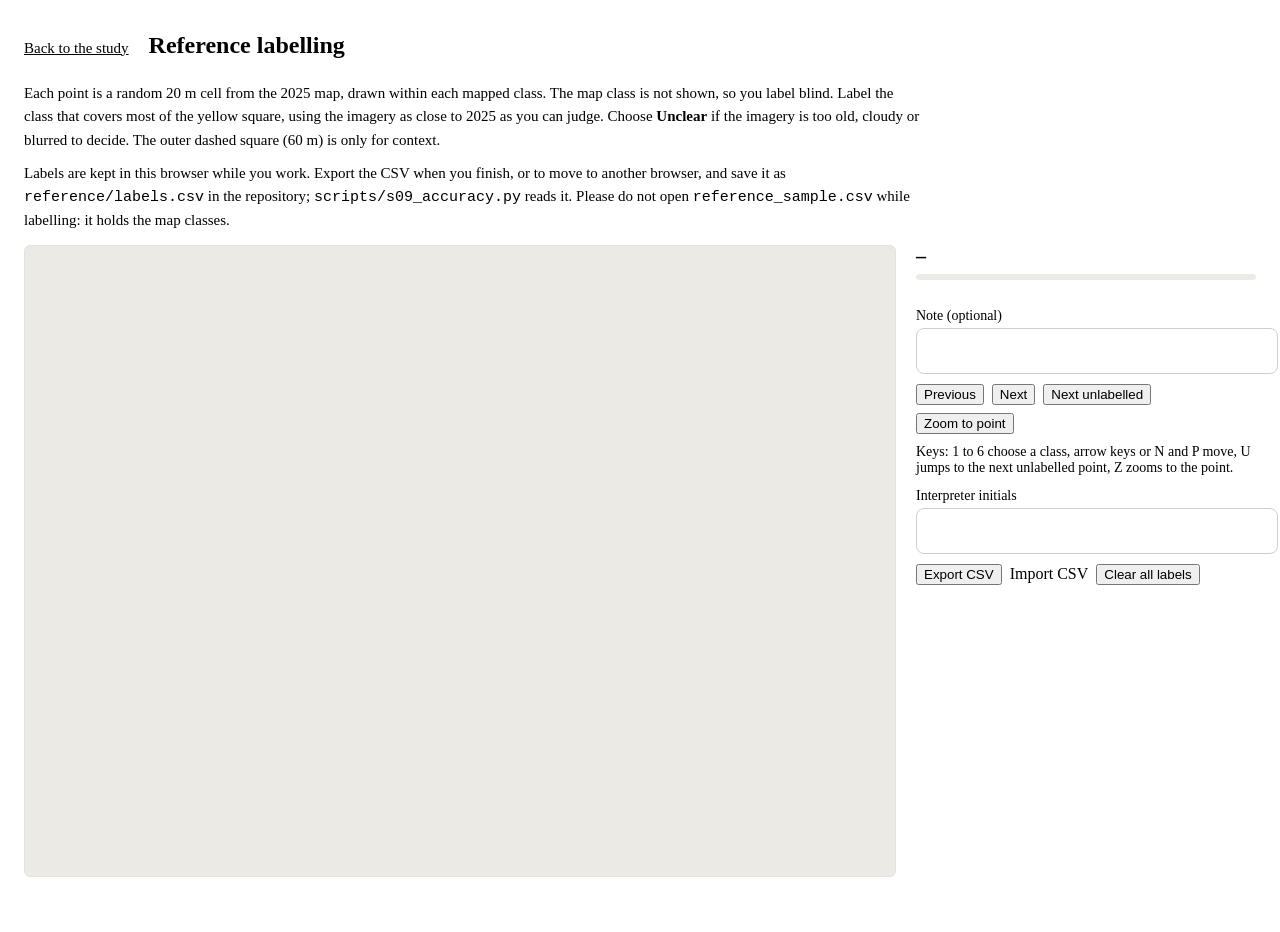
==== docs/label.html @ 573f376b "Add the blind labelling tool for the reference sample" ====
<!doctype html>
<html lang="en">
<head>
    <meta charset="UTF-8">
    <meta name="viewport" content="width=device-width, initial-scale=1.0">
    <meta name="color-scheme" content="only light">
    <title>Mau Forest reference labelling</title>
    <meta name="description" content="Label the stratified reference sample of the Mau Forest 2025 land-cover map on high-resolution imagery, then export the labels as CSV.">
    <meta name="author" content="David Oloyede">
    <meta name="robots" content="noindex">
    <link rel="icon" href="data:image/svg+xml,%3Csvg xmlns='http://www.w3.org/2000/svg' viewBox='0 0 32 32'%3E%3Crect width='32' height='32' rx='6' fill='%23111'/%3E%3Ccircle cx='16' cy='16' r='6' fill='%231f6b35'/%3E%3C/svg%3E">
    <link rel="stylesheet" href="https://api.fontshare.com/v2/css?f[]=satoshi@400,500,700&amp;display=swap">
    <link rel="stylesheet" href="https://api.fontshare.com/v2/css?f[]=zodiak@500,700&amp;display=swap">
    <link rel="stylesheet" href="vendor/leaflet-1.9.4/leaflet.css">
    <link rel="stylesheet" href="assets/style.css">
    <link rel="stylesheet" href="assets/label.css">
</head>
<body>
<header class="lb-head">
    <a class="lb-back" href="./">Back to the study</a>
    <h1>Reference labelling</h1>
</header>
<main class="lb-main">
    <section class="lb-intro" aria-label="Instructions">
        <p>Each point is a random 20 m cell from the 2025 map, drawn within each mapped class. The map class is not shown, so you label blind. Label the class that covers most of the yellow square, using the imagery as close to 2025 as you can judge. Choose <b>Unclear</b> if the imagery is too old, cloudy or blurred to decide. The outer dashed square (60 m) is only for context.</p>
        <p>Labels are kept in this browser while you work. Export the CSV when you finish, or to move to another browser, and save it as <code>reference/labels.csv</code> in the repository; <code>scripts/s09_accuracy.py</code> reads it. Please do not open <code>reference_sample.csv</code> while labelling: it holds the map classes.</p>
    </section>
    <div class="lb-grid">
        <div id="lb-map" class="lb-map" role="region" aria-label="Imagery around the current point"></div>
        <div class="lb-panel">
            <p class="lb-point"><span id="lb-id">–</span> <span id="lb-pos" class="lb-muted"></span></p>
            <div class="lb-progress" aria-hidden="true"><span id="lb-bar"></span></div>
            <p id="lb-count" class="lb-muted" role="status"></p>
            <div id="lb-classes" class="lb-classes" role="group" aria-label="Class"></div>
            <label class="lb-note" for="lb-note">Note (optional)</label>
            <input type="text" id="lb-note" class="lb-input" maxlength="200" autocomplete="off">
            <div class="lb-nav">
                <button type="button" class="xp-btn" id="lb-prev">Previous</button>
                <button type="button" class="xp-btn" id="lb-next">Next</button>
                <button type="button" class="xp-btn" id="lb-skip">Next unlabelled</button>
                <button type="button" class="xp-btn" id="lb-zoom">Zoom to point</button>
            </div>
            <p class="lb-keys lb-muted">Keys: 1 to 6 choose a class, arrow keys or N and P move, U jumps to the next unlabelled point, Z zooms to the point.</p>
            <label class="lb-note" for="lb-who">Interpreter initials</label>
            <input type="text" id="lb-who" class="lb-input" maxlength="12" autocomplete="off">
            <div class="lb-nav">
                <button type="button" class="xp-btn" id="lb-export">Export CSV</button>
                <label class="xp-btn lb-file">Import CSV<input type="file" id="lb-import" accept=".csv,text/csv"></label>
                <button type="button" class="xp-btn" id="lb-clear">Clear all labels</button>
            </div>
            <p id="lb-msg" class="lb-muted" role="status"></p>
        </div>
    </div>
</main>
<script src="vendor/leaflet-1.9.4/leaflet.js"></script>
<script src="assets/label.js"></script>
</body>
</html>
---- docs/assets/label.css ----
/* Labelling tool for the reference sample (docs/label.html). */
.lb-head { display: flex; flex-wrap: wrap; align-items: baseline; gap: 6px 20px; max-width: 1240px; margin: 0 auto; padding: 18px 16px 6px; }
.lb-head h1 { margin: 0; font-size: 24px; font-weight: 700; }
.lb-back { font-size: 15px; color: var(--ink-2); min-height: 44px; display: inline-flex; align-items: center; }
.lb-main { max-width: 1240px; margin: 0 auto; padding: 0 16px 48px; }
.lb-intro p { max-width: 900px; margin: 6px 0 10px; font-size: 15px; line-height: 1.55; color: var(--ink-2); }
.lb-grid { display: grid; grid-template-columns: minmax(0, 1fr) 340px; gap: 20px; margin-top: 12px; }
@media (max-width: 900px) { .lb-grid { grid-template-columns: minmax(0, 1fr); } }
.lb-map { height: 70vh; min-height: 360px; border: 1px solid #e4e3de; border-radius: 6px; background: #eceae4; z-index: 0; }
@media (max-width: 900px) { .lb-map { height: 55vh; } }
.lb-panel { min-width: 0; }
.lb-point { margin: 0 0 6px; font-size: 20px; font-weight: 700; }
.lb-muted { color: var(--ink-3); font-size: 14px; font-weight: 400; }
.lb-progress { height: 6px; background: #ecebe6; border-radius: 3px; overflow: hidden; }
.lb-progress span { display: block; height: 100%; width: 0; background: #1f6b35; }
.lb-classes { display: grid; grid-template-columns: 1fr; gap: 8px; margin: 12px 0 14px; }
.lb-classes .xp-btn { text-align: left; display: flex; align-items: center; gap: 10px; width: 100%; }
.lb-classes .xp-btn kbd { font: inherit; font-size: 13px; color: inherit; opacity: 0.7; min-width: 1.2em; }
.lb-nav { display: flex; flex-wrap: wrap; gap: 8px; margin: 10px 0; }
.lb-note { display: block; margin: 12px 0 4px; font-size: 14px; color: var(--ink-2); }
.lb-input { width: 100%; min-height: 44px; padding: 0 10px; border: 1px solid #cfcfca; border-radius: 8px; font-size: 15px; }
.lb-keys { margin: 4px 0 10px; }
.lb-file { display: inline-flex; align-items: center; position: relative; overflow: hidden; }
.lb-file input { position: absolute; inset: 0; opacity: 0; cursor: pointer; }
.lb-file:focus-within { outline: 2px solid var(--focus); outline-offset: 2px; }
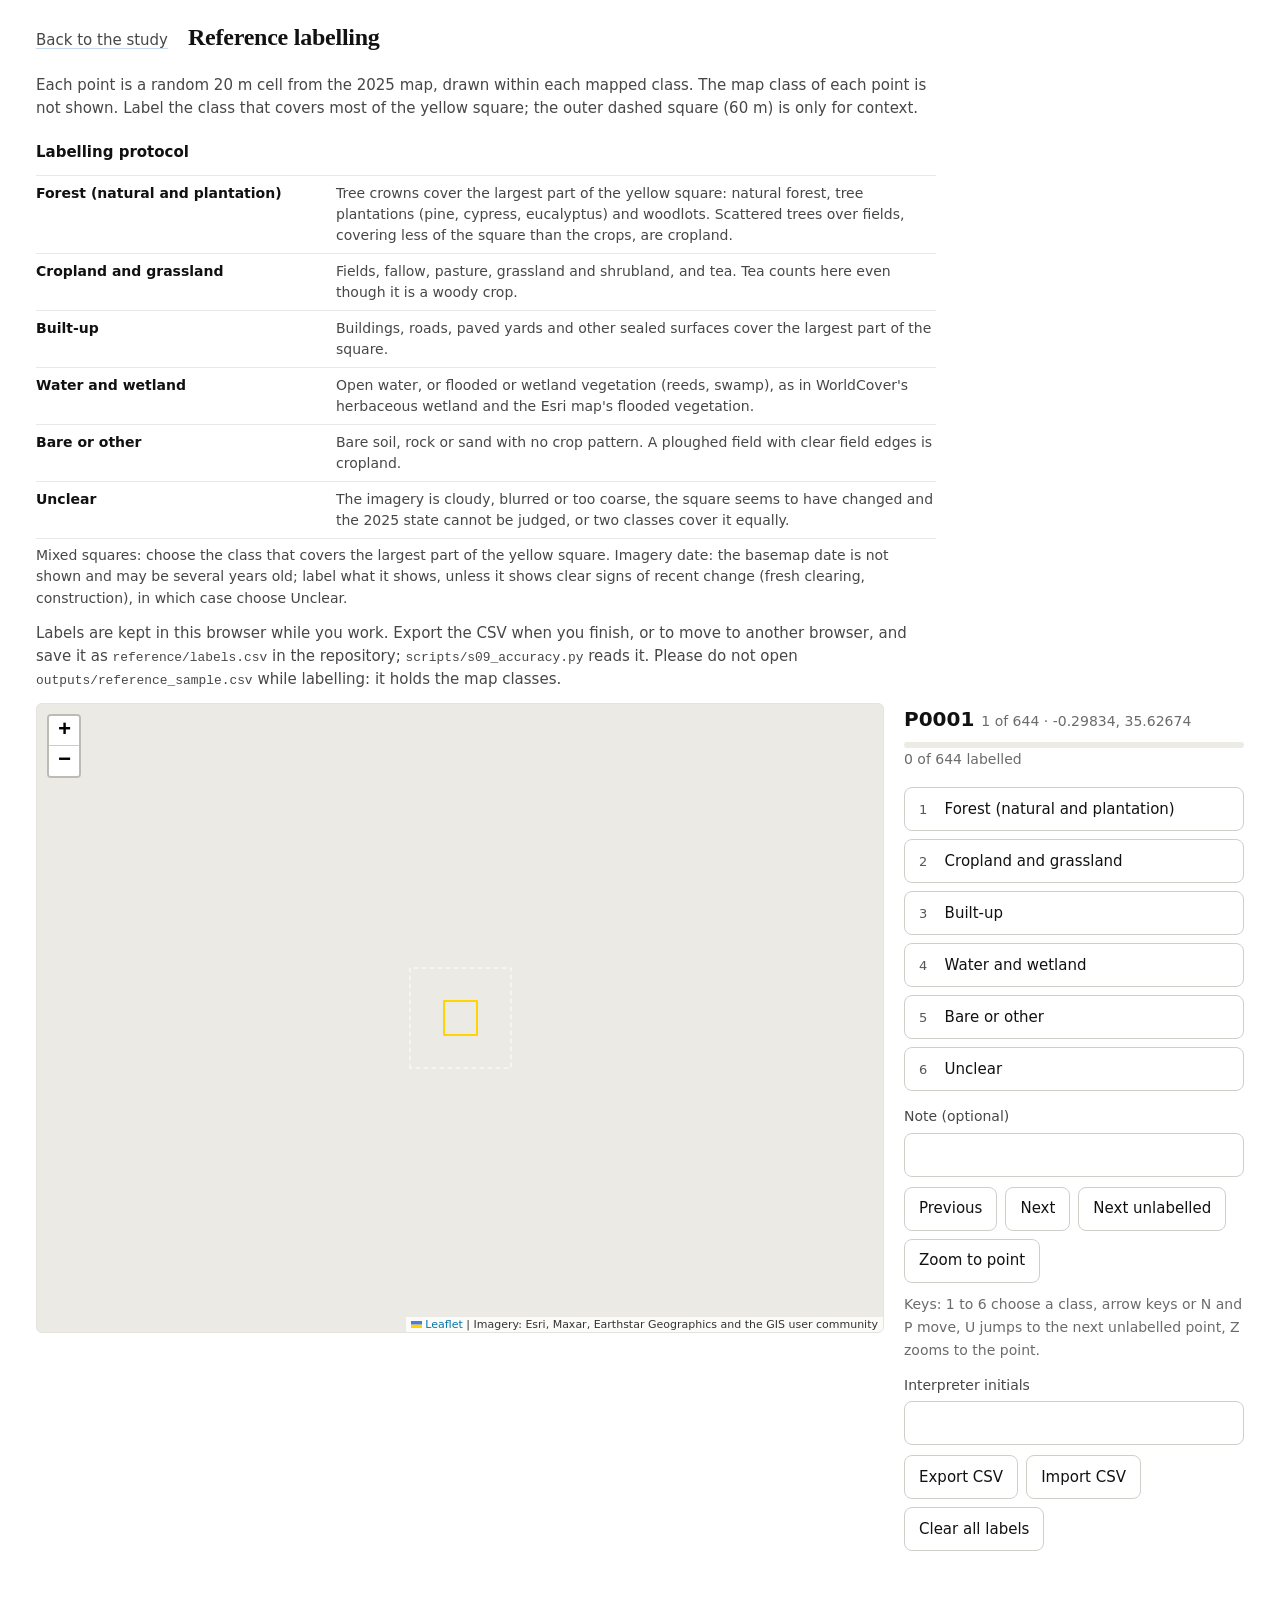
==== commit 45a40b20: "Add a labelling protocol that matches the class translation" ====
--- a/docs/label.html
+++ b/docs/label.html
@@ -22,8 +22,20 @@
 </header>
 <main class="lb-main">
     <section class="lb-intro" aria-label="Instructions">
-        <p>Each point is a random 20 m cell from the 2025 map, drawn within each mapped class. The map class is not shown, so you label blind. Label the class that covers most of the yellow square, using the imagery as close to 2025 as you can judge. Choose <b>Unclear</b> if the imagery is too old, cloudy or blurred to decide. The outer dashed square (60 m) is only for context.</p>
-        <p>Labels are kept in this browser while you work. Export the CSV when you finish, or to move to another browser, and save it as <code>reference/labels.csv</code> in the repository; <code>scripts/s09_accuracy.py</code> reads it. Please do not open <code>reference_sample.csv</code> while labelling: it holds the map classes.</p>
+        <p>Each point is a random 20 m cell from the 2025 map, drawn within each mapped class. The map class of each point is not shown. Label the class that covers most of the yellow square; the outer dashed square (60 m) is only for context.</p>
+        <details class="lb-protocol" open>
+            <summary>Labelling protocol</summary>
+            <dl class="glossary">
+            <dt>Forest (natural and plantation)</dt><dd>Tree crowns cover the largest part of the yellow square: natural forest, tree plantations (pine, cypress, eucalyptus) and woodlots. Scattered trees over fields, covering less of the square than the crops, are cropland.</dd>
+            <dt>Cropland and grassland</dt><dd>Fields, fallow, pasture, grassland and shrubland, and tea. Tea counts here even though it is a woody crop.</dd>
+            <dt>Built-up</dt><dd>Buildings, roads, paved yards and other sealed surfaces cover the largest part of the square.</dd>
+            <dt>Water and wetland</dt><dd>Open water, or flooded or wetland vegetation (reeds, swamp), as in WorldCover's herbaceous wetland and the Esri map's flooded vegetation.</dd>
+            <dt>Bare or other</dt><dd>Bare soil, rock or sand with no crop pattern. A ploughed field with clear field edges is cropland.</dd>
+            <dt>Unclear</dt><dd>The imagery is cloudy, blurred or too coarse, the square seems to have changed and the 2025 state cannot be judged, or two classes cover it equally.</dd>
+            </dl>
+            <p>Mixed squares: choose the class that covers the largest part of the yellow square. Imagery date: the basemap date is not shown and may be several years old; label what it shows, unless it shows clear signs of recent change (fresh clearing, construction), in which case choose Unclear.</p>
+        </details>
+        <p>Labels are kept in this browser while you work. Export the CSV when you finish, or to move to another browser, and save it as <code>reference/labels.csv</code> in the repository; <code>scripts/s09_accuracy.py</code> reads it. Please do not open <code>outputs/reference_sample.csv</code> while labelling: it holds the map classes.</p>
     </section>
     <div class="lb-grid">
         <div id="lb-map" class="lb-map" role="region" aria-label="Imagery around the current point"></div>
--- a/docs/vendor/leaflet-1.9.4/leaflet.css
+++ b/docs/vendor/leaflet-1.9.4/leaflet.css
@@ -0,0 +1,661 @@
+/* required styles */
+
+.leaflet-pane,
+.leaflet-tile,
+.leaflet-marker-icon,
+.leaflet-marker-shadow,
+.leaflet-tile-container,
+.leaflet-pane > svg,
+.leaflet-pane > canvas,
+.leaflet-zoom-box,
+.leaflet-image-layer,
+.leaflet-layer {
+	position: absolute;
+	left: 0;
+	top: 0;
+	}
+.leaflet-container {
+	overflow: hidden;
+	}
+.leaflet-tile,
+.leaflet-marker-icon,
+.leaflet-marker-shadow {
+	-webkit-user-select: none;
+	   -moz-user-select: none;
+	        user-select: none;
+	  -webkit-user-drag: none;
+	}
+/* Prevents IE11 from highlighting tiles in blue */
+.leaflet-tile::selection {
+	background: transparent;
+}
+/* Safari renders non-retina tile on retina better with this, but Chrome is worse */
+.leaflet-safari .leaflet-tile {
+	image-rendering: -webkit-optimize-contrast;
+	}
+/* hack that prevents hw layers "stretching" when loading new tiles */
+.leaflet-safari .leaflet-tile-container {
+	width: 1600px;
+	height: 1600px;
+	-webkit-transform-origin: 0 0;
+	}
+.leaflet-marker-icon,
+.leaflet-marker-shadow {
+	display: block;
+	}
+/* .leaflet-container svg: reset svg max-width decleration shipped in Joomla! (joomla.org) 3.x */
+/* .leaflet-container img: map is broken in FF if you have max-width: 100% on tiles */
+.leaflet-container .leaflet-overlay-pane svg {
+	max-width: none !important;
+	max-height: none !important;
+	}
+.leaflet-container .leaflet-marker-pane img,
+.leaflet-container .leaflet-shadow-pane img,
+.leaflet-container .leaflet-tile-pane img,
+.leaflet-container img.leaflet-image-layer,
+.leaflet-container .leaflet-tile {
+	max-width: none !important;
+	max-height: none !important;
+	width: auto;
+	padding: 0;
+	}
+
+.leaflet-container img.leaflet-tile {
+	/* See: https://bugs.chromium.org/p/chromium/issues/detail?id=600120 */
+	mix-blend-mode: plus-lighter;
+}
+
+.leaflet-container.leaflet-touch-zoom {
+	-ms-touch-action: pan-x pan-y;
+	touch-action: pan-x pan-y;
+	}
+.leaflet-container.leaflet-touch-drag {
+	-ms-touch-action: pinch-zoom;
+	/* Fallback for FF which doesn't support pinch-zoom */
+	touch-action: none;
+	touch-action: pinch-zoom;
+}
+.leaflet-container.leaflet-touch-drag.leaflet-touch-zoom {
+	-ms-touch-action: none;
+	touch-action: none;
+}
+.leaflet-container {
+	-webkit-tap-highlight-color: transparent;
+}
+.leaflet-container a {
+	-webkit-tap-highlight-color: rgba(51, 181, 229, 0.4);
+}
+.leaflet-tile {
+	filter: inherit;
+	visibility: hidden;
+	}
+.leaflet-tile-loaded {
+	visibility: inherit;
+	}
+.leaflet-zoom-box {
+	width: 0;
+	height: 0;
+	-moz-box-sizing: border-box;
+	     box-sizing: border-box;
+	z-index: 800;
+	}
+/* workaround for https://bugzilla.mozilla.org/show_bug.cgi?id=888319 */
+.leaflet-overlay-pane svg {
+	-moz-user-select: none;
+	}
+
+.leaflet-pane         { z-index: 400; }
+
+.leaflet-tile-pane    { z-index: 200; }
+.leaflet-overlay-pane { z-index: 400; }
+.leaflet-shadow-pane  { z-index: 500; }
+.leaflet-marker-pane  { z-index: 600; }
+.leaflet-tooltip-pane   { z-index: 650; }
+.leaflet-popup-pane   { z-index: 700; }
+
+.leaflet-map-pane canvas { z-index: 100; }
+.leaflet-map-pane svg    { z-index: 200; }
+
+.leaflet-vml-shape {
+	width: 1px;
+	height: 1px;
+	}
+.lvml {
+	behavior: url(#default#VML);
+	display: inline-block;
+	position: absolute;
+	}
+
+
+/* control positioning */
+
+.leaflet-control {
+	position: relative;
+	z-index: 800;
+	pointer-events: visiblePainted; /* IE 9-10 doesn't have auto */
+	pointer-events: auto;
+	}
+.leaflet-top,
+.leaflet-bottom {
+	position: absolute;
+	z-index: 1000;
+	pointer-events: none;
+	}
+.leaflet-top {
+	top: 0;
+	}
+.leaflet-right {
+	right: 0;
+	}
+.leaflet-bottom {
+	bottom: 0;
+	}
+.leaflet-left {
+	left: 0;
+	}
+.leaflet-control {
+	float: left;
+	clear: both;
+	}
+.leaflet-right .leaflet-control {
+	float: right;
+	}
+.leaflet-top .leaflet-control {
+	margin-top: 10px;
+	}
+.leaflet-bottom .leaflet-control {
+	margin-bottom: 10px;
+	}
+.leaflet-left .leaflet-control {
+	margin-left: 10px;
+	}
+.leaflet-right .leaflet-control {
+	margin-right: 10px;
+	}
+
+
+/* zoom and fade animations */
+
+.leaflet-fade-anim .leaflet-popup {
+	opacity: 0;
+	-webkit-transition: opacity 0.2s linear;
+	   -moz-transition: opacity 0.2s linear;
+	        transition: opacity 0.2s linear;
+	}
+.leaflet-fade-anim .leaflet-map-pane .leaflet-popup {
+	opacity: 1;
+	}
+.leaflet-zoom-animated {
+	-webkit-transform-origin: 0 0;
+	    -ms-transform-origin: 0 0;
+	        transform-origin: 0 0;
+	}
+svg.leaflet-zoom-animated {
+	will-change: transform;
+}
+
+.leaflet-zoom-anim .leaflet-zoom-animated {
+	-webkit-transition: -webkit-transform 0.25s cubic-bezier(0,0,0.25,1);
+	   -moz-transition:    -moz-transform 0.25s cubic-bezier(0,0,0.25,1);
+	        transition:         transform 0.25s cubic-bezier(0,0,0.25,1);
+	}
+.leaflet-zoom-anim .leaflet-tile,
+.leaflet-pan-anim .leaflet-tile {
+	-webkit-transition: none;
+	   -moz-transition: none;
+	        transition: none;
+	}
+
+.leaflet-zoom-anim .leaflet-zoom-hide {
+	visibility: hidden;
+	}
+
+
+/* cursors */
+
+.leaflet-interactive {
+	cursor: pointer;
+	}
+.leaflet-grab {
+	cursor: -webkit-grab;
+	cursor:    -moz-grab;
+	cursor:         grab;
+	}
+.leaflet-crosshair,
+.leaflet-crosshair .leaflet-interactive {
+	cursor: crosshair;
+	}
+.leaflet-popup-pane,
+.leaflet-control {
+	cursor: auto;
+	}
+.leaflet-dragging .leaflet-grab,
+.leaflet-dragging .leaflet-grab .leaflet-interactive,
+.leaflet-dragging .leaflet-marker-draggable {
+	cursor: move;
+	cursor: -webkit-grabbing;
+	cursor:    -moz-grabbing;
+	cursor:         grabbing;
+	}
+
+/* marker & overlays interactivity */
+.leaflet-marker-icon,
+.leaflet-marker-shadow,
+.leaflet-image-layer,
+.leaflet-pane > svg path,
+.leaflet-tile-container {
+	pointer-events: none;
+	}
+
+.leaflet-marker-icon.leaflet-interactive,
+.leaflet-image-layer.leaflet-interactive,
+.leaflet-pane > svg path.leaflet-interactive,
+svg.leaflet-image-layer.leaflet-interactive path {
+	pointer-events: visiblePainted; /* IE 9-10 doesn't have auto */
+	pointer-events: auto;
+	}
+
+/* visual tweaks */
+
+.leaflet-container {
+	background: #ddd;
+	outline-offset: 1px;
+	}
+.leaflet-container a {
+	color: #0078A8;
+	}
+.leaflet-zoom-box {
+	border: 2px dotted #38f;
+	background: rgba(255,255,255,0.5);
+	}
+
+
+/* general typography */
+.leaflet-container {
+	font-family: "Helvetica Neue", Arial, Helvetica, sans-serif;
+	font-size: 12px;
+	font-size: 0.75rem;
+	line-height: 1.5;
+	}
+
+
+/* general toolbar styles */
+
+.leaflet-bar {
+	box-shadow: 0 1px 5px rgba(0,0,0,0.65);
+	border-radius: 4px;
+	}
+.leaflet-bar a {
+	background-color: #fff;
+	border-bottom: 1px solid #ccc;
+	width: 26px;
+	height: 26px;
+	line-height: 26px;
+	display: block;
+	text-align: center;
+	text-decoration: none;
+	color: black;
+	}
+.leaflet-bar a,
+.leaflet-control-layers-toggle {
+	background-position: 50% 50%;
+	background-repeat: no-repeat;
+	display: block;
+	}
+.leaflet-bar a:hover,
+.leaflet-bar a:focus {
+	background-color: #f4f4f4;
+	}
+.leaflet-bar a:first-child {
+	border-top-left-radius: 4px;
+	border-top-right-radius: 4px;
+	}
+.leaflet-bar a:last-child {
+	border-bottom-left-radius: 4px;
+	border-bottom-right-radius: 4px;
+	border-bottom: none;
+	}
+.leaflet-bar a.leaflet-disabled {
+	cursor: default;
+	background-color: #f4f4f4;
+	color: #bbb;
+	}
+
+.leaflet-touch .leaflet-bar a {
+	width: 30px;
+	height: 30px;
+	line-height: 30px;
+	}
+.leaflet-touch .leaflet-bar a:first-child {
+	border-top-left-radius: 2px;
+	border-top-right-radius: 2px;
+	}
+.leaflet-touch .leaflet-bar a:last-child {
+	border-bottom-left-radius: 2px;
+	border-bottom-right-radius: 2px;
+	}
+
+/* zoom control */
+
+.leaflet-control-zoom-in,
+.leaflet-control-zoom-out {
+	font: bold 18px 'Lucida Console', Monaco, monospace;
+	text-indent: 1px;
+	}
+
+.leaflet-touch .leaflet-control-zoom-in, .leaflet-touch .leaflet-control-zoom-out  {
+	font-size: 22px;
+	}
+
+
+/* layers control */
+
+.leaflet-control-layers {
+	box-shadow: 0 1px 5px rgba(0,0,0,0.4);
+	background: #fff;
+	border-radius: 5px;
+	}
+.leaflet-control-layers-toggle {
+	background-image: url(images/layers.png);
+	width: 36px;
+	height: 36px;
+	}
+.leaflet-retina .leaflet-control-layers-toggle {
+	background-image: url(images/layers-2x.png);
+	background-size: 26px 26px;
+	}
+.leaflet-touch .leaflet-control-layers-toggle {
+	width: 44px;
+	height: 44px;
+	}
+.leaflet-control-layers .leaflet-control-layers-list,
+.leaflet-control-layers-expanded .leaflet-control-layers-toggle {
+	display: none;
+	}
+.leaflet-control-layers-expanded .leaflet-control-layers-list {
+	display: block;
+	position: relative;
+	}
+.leaflet-control-layers-expanded {
+	padding: 6px 10px 6px 6px;
+	color: #333;
+	background: #fff;
+	}
+.leaflet-control-layers-scrollbar {
+	overflow-y: scroll;
+	overflow-x: hidden;
+	padding-right: 5px;
+	}
+.leaflet-control-layers-selector {
+	margin-top: 2px;
+	position: relative;
+	top: 1px;
+	}
+.leaflet-control-layers label {
+	display: block;
+	font-size: 13px;
+	font-size: 1.08333em;
+	}
+.leaflet-control-layers-separator {
+	height: 0;
+	border-top: 1px solid #ddd;
+	margin: 5px -10px 5px -6px;
+	}
+
+/* Default icon URLs */
+.leaflet-default-icon-path { /* used only in path-guessing heuristic, see L.Icon.Default */
+	background-image: url(images/marker-icon.png);
+	}
+
+
+/* attribution and scale controls */
+
+.leaflet-container .leaflet-control-attribution {
+	background: #fff;
+	background: rgba(255, 255, 255, 0.8);
+	margin: 0;
+	}
+.leaflet-control-attribution,
+.leaflet-control-scale-line {
+	padding: 0 5px;
+	color: #333;
+	line-height: 1.4;
+	}
+.leaflet-control-attribution a {
+	text-decoration: none;
+	}
+.leaflet-control-attribution a:hover,
+.leaflet-control-attribution a:focus {
+	text-decoration: underline;
+	}
+.leaflet-attribution-flag {
+	display: inline !important;
+	vertical-align: baseline !important;
+	width: 1em;
+	height: 0.6669em;
+	}
+.leaflet-left .leaflet-control-scale {
+	margin-left: 5px;
+	}
+.leaflet-bottom .leaflet-control-scale {
+	margin-bottom: 5px;
+	}
+.leaflet-control-scale-line {
+	border: 2px solid #777;
+	border-top: none;
+	line-height: 1.1;
+	padding: 2px 5px 1px;
+	white-space: nowrap;
+	-moz-box-sizing: border-box;
+	     box-sizing: border-box;
+	background: rgba(255, 255, 255, 0.8);
+	text-shadow: 1px 1px #fff;
+	}
+.leaflet-control-scale-line:not(:first-child) {
+	border-top: 2px solid #777;
+	border-bottom: none;
+	margin-top: -2px;
+	}
+.leaflet-control-scale-line:not(:first-child):not(:last-child) {
+	border-bottom: 2px solid #777;
+	}
+
+.leaflet-touch .leaflet-control-attribution,
+.leaflet-touch .leaflet-control-layers,
+.leaflet-touch .leaflet-bar {
+	box-shadow: none;
+	}
+.leaflet-touch .leaflet-control-layers,
+.leaflet-touch .leaflet-bar {
+	border: 2px solid rgba(0,0,0,0.2);
+	background-clip: padding-box;
+	}
+
+
+/* popup */
+
+.leaflet-popup {
+	position: absolute;
+	text-align: center;
+	margin-bottom: 20px;
+	}
+.leaflet-popup-content-wrapper {
+	padding: 1px;
+	text-align: left;
+	border-radius: 12px;
+	}
+.leaflet-popup-content {
+	margin: 13px 24px 13px 20px;
+	line-height: 1.3;
+	font-size: 13px;
+	font-size: 1.08333em;
+	min-height: 1px;
+	}
+.leaflet-popup-content p {
+	margin: 17px 0;
+	margin: 1.3em 0;
+	}
+.leaflet-popup-tip-container {
+	width: 40px;
+	height: 20px;
+	position: absolute;
+	left: 50%;
+	margin-top: -1px;
+	margin-left: -20px;
+	overflow: hidden;
+	pointer-events: none;
+	}
+.leaflet-popup-tip {
+	width: 17px;
+	height: 17px;
+	padding: 1px;
+
+	margin: -10px auto 0;
+	pointer-events: auto;
+
+	-webkit-transform: rotate(45deg);
+	   -moz-transform: rotate(45deg);
+	    -ms-transform: rotate(45deg);
+	        transform: rotate(45deg);
+	}
+.leaflet-popup-content-wrapper,
+.leaflet-popup-tip {
+	background: white;
+	color: #333;
+	box-shadow: 0 3px 14px rgba(0,0,0,0.4);
+	}
+.leaflet-container a.leaflet-popup-close-button {
+	position: absolute;
+	top: 0;
+	right: 0;
+	border: none;
+	text-align: center;
+	width: 24px;
+	height: 24px;
+	font: 16px/24px Tahoma, Verdana, sans-serif;
+	color: #757575;
+	text-decoration: none;
+	background: transparent;
+	}
+.leaflet-container a.leaflet-popup-close-button:hover,
+.leaflet-container a.leaflet-popup-close-button:focus {
+	color: #585858;
+	}
+.leaflet-popup-scrolled {
+	overflow: auto;
+	}
+
+.leaflet-oldie .leaflet-popup-content-wrapper {
+	-ms-zoom: 1;
+	}
+.leaflet-oldie .leaflet-popup-tip {
+	width: 24px;
+	margin: 0 auto;
+
+	-ms-filter: "progid:DXImageTransform.Microsoft.Matrix(M11=0.70710678, M12=0.70710678, M21=-0.70710678, M22=0.70710678)";
+	filter: progid:DXImageTransform.Microsoft.Matrix(M11=0.70710678, M12=0.70710678, M21=-0.70710678, M22=0.70710678);
+	}
+
+.leaflet-oldie .leaflet-control-zoom,
+.leaflet-oldie .leaflet-control-layers,
+.leaflet-oldie .leaflet-popup-content-wrapper,
+.leaflet-oldie .leaflet-popup-tip {
+	border: 1px solid #999;
+	}
+
+
+/* div icon */
+
+.leaflet-div-icon {
+	background: #fff;
+	border: 1px solid #666;
+	}
+
+
+/* Tooltip */
+/* Base styles for the element that has a tooltip */
+.leaflet-tooltip {
+	position: absolute;
+	padding: 6px;
+	background-color: #fff;
+	border: 1px solid #fff;
+	border-radius: 3px;
+	color: #222;
+	white-space: nowrap;
+	-webkit-user-select: none;
+	-moz-user-select: none;
+	-ms-user-select: none;
+	user-select: none;
+	pointer-events: none;
+	box-shadow: 0 1px 3px rgba(0,0,0,0.4);
+	}
+.leaflet-tooltip.leaflet-interactive {
+	cursor: pointer;
+	pointer-events: auto;
+	}
+.leaflet-tooltip-top:before,
+.leaflet-tooltip-bottom:before,
+.leaflet-tooltip-left:before,
+.leaflet-tooltip-right:before {
+	position: absolute;
+	pointer-events: none;
+	border: 6px solid transparent;
+	background: transparent;
+	content: "";
+	}
+
+/* Directions */
+
+.leaflet-tooltip-bottom {
+	margin-top: 6px;
+}
+.leaflet-tooltip-top {
+	margin-top: -6px;
+}
+.leaflet-tooltip-bottom:before,
+.leaflet-tooltip-top:before {
+	left: 50%;
+	margin-left: -6px;
+	}
+.leaflet-tooltip-top:before {
+	bottom: 0;
+	margin-bottom: -12px;
+	border-top-color: #fff;
+	}
+.leaflet-tooltip-bottom:before {
+	top: 0;
+	margin-top: -12px;
+	margin-left: -6px;
+	border-bottom-color: #fff;
+	}
+.leaflet-tooltip-left {
+	margin-left: -6px;
+}
+.leaflet-tooltip-right {
+	margin-left: 6px;
+}
+.leaflet-tooltip-left:before,
+.leaflet-tooltip-right:before {
+	top: 50%;
+	margin-top: -6px;
+	}
+.leaflet-tooltip-left:before {
+	right: 0;
+	margin-right: -12px;
+	border-left-color: #fff;
+	}
+.leaflet-tooltip-right:before {
+	left: 0;
+	margin-left: -12px;
+	border-right-color: #fff;
+	}
+
+/* Printing */
+
+@media print {
+	/* Prevent printers from removing background-images of controls. */
+	.leaflet-control {
+		-webkit-print-color-adjust: exact;
+		print-color-adjust: exact;
+		}
+	}
--- a/docs/assets/style.css
+++ b/docs/assets/style.css
@@ -0,0 +1,886 @@
+/* Research-paper layout shared by the study pages (copied from the Lagos heat-island study).
+   Type: Satoshi and Zodiak (Fontshare). Spacing: 4 px base (4, 8, 12, 16, 24, 32, 48, 64, 96). */
+
+/* Satoshi's en dash is 0.93 em, almost its em-dash width, so every range ("2018–2024") reads as an
+   em dash. The en dash alone is taken from a system sans; if none is found, Satoshi's is used. */
+@font-face {
+    font-family: 'Range Dash';
+    src: url(fonts/range-dash.woff) format('woff'), local('Arial'), local('ArialMT'), local('Helvetica'), local('Roboto'), local('Roboto-Regular'),
+         local('Liberation Sans'), local('LiberationSans'), local('DejaVu Sans'), local('DejaVuSans');
+    unicode-range: U+2013;
+    font-weight: 100 599;
+}
+@font-face {
+    font-family: 'Range Dash';
+    src: url(fonts/range-dash-bold.woff) format('woff'), local('Arial Bold'), local('Arial-BoldMT'), local('Helvetica Bold'), local('Helvetica-Bold'), local('Roboto Bold'), local('Roboto-Bold'),
+         local('Liberation Sans Bold'), local('LiberationSans-Bold'), local('DejaVu Sans Bold'), local('DejaVuSans-Bold');
+    unicode-range: U+2013;
+    font-weight: 600 900;
+}
+
+:root {
+    --bg: #ffffff;
+    --ink: #111111;
+    --ink-2: #474747;
+    --ink-3: #6b6b6b;
+    --rule: #e8e8e8;
+    --rule-2: #d1d1d1;
+    --fill: #f7f7f6;
+    --focus: #1f5fd1;
+    --air: #1baf7a;
+    --river: #2a78d6;
+    --river-fill: #1f66c2;
+    --gap: #9c3d17;
+    --p-chirps2: #6250d6;
+    --p-chirps3: #c98500;
+    --p-tamsat: #d55181;
+    --font: 'Range Dash', 'Satoshi', ui-sans-serif, system-ui, -apple-system, 'Segoe UI', Roboto, sans-serif;
+    --math: Georgia, 'Times New Roman', serif;
+    --bar-h: 56px;
+    --main: 720px;
+    --wide: 1180px;
+}
+
+*, *::before, *::after { box-sizing: border-box; }
+html { scroll-padding-top: calc(var(--bar-h) + 24px); -webkit-text-size-adjust: 100%; }
+body {
+    margin: 0;
+    background: var(--bg);
+    color: var(--ink);
+    font: 400 17px/1.65 var(--font);
+    -webkit-font-smoothing: antialiased;
+}
+img, svg { display: block; max-width: 100%; }
+a { color: inherit; text-decoration: underline; text-decoration-color: var(--rule-2); text-underline-offset: 3px; text-decoration-thickness: 1px; }
+a:hover { text-decoration-color: currentColor; }
+button, input, select { font: inherit; color: inherit; }
+:focus-visible { outline: 2px solid var(--focus); outline-offset: 2px; }
+[hidden] { display: none !important; }
+.sr-only { position: absolute; width: 1px; height: 1px; overflow: hidden; clip: rect(0 0 0 0); white-space: nowrap; }
+.skip { position: absolute; left: 16px; top: 8px; z-index: 100; padding: 8px 12px; background: var(--ink); color: var(--bg); transform: translateY(-150%); }
+.skip:focus { transform: none; }
+/* Tabular figures only where digits must line up (tables, readouts, ticks). Satoshi's tabular 1 has
+   serifs, which looks wrong in running text. */
+td { font-variant-numeric: tabular-nums; }
+var { font-family: var(--math); font-style: italic; font-size: 1.05em; }
+code { font-family: ui-monospace, 'SF Mono', Menlo, Consolas, monospace; font-size: 0.86em; overflow-wrap: anywhere; }
+sub, sup { font-size: 0.72em; line-height: 0; }
+
+/* ---------- Bar ---------- */
+.bar {
+    position: sticky; top: 0; z-index: 1000;
+    height: var(--bar-h);
+    display: flex; align-items: center; gap: 24px;
+    padding: 0 24px;
+    background: var(--bg);
+    border-bottom: 1px solid var(--rule);
+}
+.bar-name { font-weight: 500; font-size: 15px; text-decoration: none; white-space: nowrap; }
+.toc { display: flex; gap: 2px; margin-left: auto; overflow-x: auto; scrollbar-width: none; }
+.toc::-webkit-scrollbar { display: none; }
+.toc a { padding: 6px 10px; font-size: 14px; color: var(--ink-3); text-decoration: none; white-space: nowrap; border-radius: 6px; }
+.toc a:hover { color: var(--ink); background: var(--fill); }
+.toc a[aria-current="true"] { color: var(--ink); background: var(--fill); }
+
+/* ---------- Article grid ---------- */
+.article {
+    display: grid;
+    /* The text column is sized first, so on a narrow screen the side gutters shrink to nothing
+       before the text does. */
+    grid-template-columns:
+        [full-start] minmax(20px, 1fr)
+        [wide-start] minmax(0, calc((var(--wide) - var(--main)) / 2))
+        [main-start] min(var(--main), 100% - 40px)
+        [main-end] minmax(0, calc((var(--wide) - var(--main)) / 2))
+        [wide-end] minmax(20px, 1fr) [full-end];
+}
+.article > * { grid-column: main; }
+.article > .wide { grid-column: wide; }
+.article > .full { grid-column: full; }
+
+header.title { padding: 72px 0 40px; border-bottom: 1px solid var(--rule); margin-bottom: 40px; }
+h1 { font-size: clamp(31px, 4.2vw, 44px); line-height: 1.12; font-weight: 700; letter-spacing: -0.022em; margin: 0; max-width: 20ch; }
+.subtitle { font-size: clamp(18px, 2vw, 21px); line-height: 1.45; color: var(--ink-2); margin: 14px 0 0; }
+/* author line and a journal-style article-information list: ruled rows, label left, value right */
+.author { margin: 28px 0 0; font-size: 15px; color: var(--ink-3); display: flex; flex-wrap: wrap; gap: 2px 14px; }
+.author strong { color: var(--ink); font-weight: 500; }
+.info { margin: 20px 0 0; font-size: 14.5px; line-height: 1.5; border-top: 1px solid var(--rule); }
+.info div { display: grid; grid-template-columns: 112px minmax(0, 1fr); gap: 16px; padding: 7px 0; border-bottom: 1px solid var(--rule); }
+.info dt { color: var(--ink-3); }
+.info dd { margin: 0; color: var(--ink-2); }
+
+h2 { font-size: 24px; line-height: 1.3; font-weight: 700; letter-spacing: -0.012em; margin: 64px 0 16px; }
+h2 .n, h3 .n { color: var(--ink-3); font-weight: 500; margin-right: 10px; }
+h3 { font-size: 18.5px; line-height: 1.4; font-weight: 700; margin: 36px 0 10px; }
+p { margin: 0 0 16px; }
+.abstract h2 { margin-top: 0; }
+ul, ol { padding-left: 22px; margin: 0 0 16px; }
+li { margin-bottom: 6px; }
+.small { font-size: 14.5px; color: var(--ink-2); }
+.cite { white-space: nowrap; }
+@media (max-width: 420px) { .cite { white-space: normal; } }
+
+/* equations */
+.eq { margin: 20px 0 24px; padding-left: 32px; font-size: 17px; }
+.eq div { display: grid; grid-template-columns: minmax(0, 1fr) auto; gap: 16px; align-items: baseline; padding: 3px 0; }
+.eq div > span:last-child { color: var(--ink-3); font-size: 15px; }
+
+/* ---------- Figures and tables ---------- */
+figure { margin: 32px 0 40px; }
+figcaption { font-size: 14.5px; line-height: 1.55; color: var(--ink-2); text-align: left; margin-top: 12px; }
+figcaption b { color: var(--ink); font-weight: 700; margin-right: 4px; }
+/* Tables: the caption sits above, outside the scroller, so it never scrolls out of view on a phone. */
+.tablefig { margin: 24px 0 36px; }
+.tablefig figcaption { margin: 0 0 10px; }
+/* A table wider than the screen scrolls sideways; a soft shadow on the cut edge shows there is more. */
+.table-wrap {
+    overflow-x: auto;
+    background:
+        linear-gradient(to right, var(--bg) 30%, rgba(255, 255, 255, 0)) left / 32px 100% no-repeat local,
+        linear-gradient(to left, var(--bg) 30%, rgba(255, 255, 255, 0)) right / 32px 100% no-repeat local,
+        radial-gradient(farthest-side at 0 50%, rgba(0, 0, 0, 0.12), transparent) left / 12px 100% no-repeat scroll,
+        radial-gradient(farthest-side at 100% 50%, rgba(0, 0, 0, 0.12), transparent) right / 12px 100% no-repeat scroll;
+}
+.table-wrap[tabindex]:focus-visible { outline-offset: 4px; }
+table { border-collapse: collapse; width: 100%; font-size: 15px; }
+th { font-weight: 500; color: var(--ink-3); text-align: right; padding: 8px 12px; border-bottom: 1px solid var(--ink); font-size: 14px; line-height: 1.35; vertical-align: bottom; white-space: nowrap; }
+td { text-align: right; padding: 9px 12px; border-bottom: 1px solid var(--rule); white-space: nowrap; }
+th:first-child, td:first-child { text-align: left; padding-left: 0; }
+th:last-child, td:last-child { padding-right: 0; }
+td.text, th.text { text-align: left; white-space: normal; }
+.swatch { display: inline-block; width: 10px; height: 10px; border-radius: 2px; margin-right: 8px; }
+
+/* locator map */
+#locator { width: 100%; height: auto; }
+svg.locator text { paint-order: stroke; stroke-linejoin: round; }
+.loc-sea { fill: #eaf0f6; }
+.loc-edge { fill: none; stroke: #b9b9b9; stroke-width: 1; }
+.loc-country { fill: #f4f4f3; stroke: #bdbdbd; stroke-width: 0.8; }
+.loc-country.is-study { fill: #ebebea; }
+.loc-basin { fill: #d6d6d4; stroke: var(--ink); stroke-width: 1.3; }
+.loc-label { font: 500 12px var(--font); fill: #5c5c5c; letter-spacing: 0.12em; stroke: #ebebea; stroke-width: 3px; }
+.loc-basin-label { font: 700 13.5px var(--font); fill: var(--ink); stroke: #d6d6d4; stroke-width: 3px; }
+.loc-basin-label.is-out { stroke: #ebebea; }
+.loc-small { font: 400 12.5px var(--font); fill: var(--ink-2); stroke: #ffffff; stroke-width: 3px; }
+.loc-sea-label { font: italic 400 12.5px var(--font); fill: #5a6b7c; letter-spacing: 0.02em; }
+.loc-tick { font: 400 11px var(--font); fill: var(--ink-3); }
+.loc-tickline { stroke: #9a9a9a; }
+.loc-gauge { fill: var(--ink); stroke: #ffffff; stroke-width: 1.2; }
+.loc-town { fill: var(--ink); stroke: #ffffff; stroke-width: 1; }
+.loc-scale { fill: none; stroke: var(--ink); stroke-width: 1.5; }
+.loc-inset { fill: #ffffff; stroke: #b9b9b9; stroke-width: 1; }
+.loc-inset-land { fill: #dcdcda; stroke: none; }
+.loc-inset-frame { fill: none; stroke: var(--ink); stroke-width: 1.5; }
+/* phone: the map is drawn at about half size, so its text is set larger in map units */
+svg.locator.is-small text { stroke-width: 5px; }
+svg.locator.is-small .loc-label { font-size: 20px; }
+svg.locator.is-small .loc-basin-label { font-size: 23px; }
+svg.locator.is-small .loc-small, svg.locator.is-small .loc-sea-label { font-size: 21px; }
+svg.locator.is-small .loc-tick { font-size: 18px; }
+
+/* ---------- Scroll-driven figure ---------- */
+.scrolly { display: grid; grid-template-columns: minmax(0, 1.35fr) minmax(0, 1fr); gap: 48px; }
+.scrolly-map { position: sticky; top: calc(var(--bar-h) + 16px); height: calc(100vh - var(--bar-h) - 32px); min-height: 460px; }
+.map { position: absolute; inset: 0; border: 1px solid var(--rule-2); background: #f3f3f2; }
+.leaflet-container { background: #f3f3f2; font-family: var(--font); }
+.legend { position: absolute; left: 12px; bottom: 12px; z-index: 800; width: min(300px, calc(100% - 24px)); background: var(--bg); border: 1px solid var(--rule-2); padding: 10px 12px; font-size: 13px; line-height: 1.4; }
+.legend .t { font-weight: 500; }
+.legend .s { color: var(--ink-3); font-size: 12.5px; margin: 2px 0 8px; }
+.ramp { height: 8px; }
+.ramp-ticks { display: flex; justify-content: space-between; font-size: 12px; color: var(--ink-3); margin-top: 3px; font-variant-numeric: tabular-nums; }
+.steps { padding: 14vh 0 32vh; }
+.step { min-height: 56vh; padding: 4px 0 4px 18px; border-left: 2px solid var(--rule); color: var(--ink-3); transition: color 0.2s ease, border-color 0.2s ease; }
+.step + .step { margin-top: 14vh; }
+.step.is-active { color: var(--ink); border-left-color: var(--ink); }
+.step h3 { margin: 0 0 8px; font-size: 17.5px; color: inherit; }
+.step p { font-size: 16.5px; }
+.step p.small { font-size: 14px; color: inherit; margin-top: 8px; }
+.bars7 { display: grid; grid-template-columns: repeat(7, minmax(0, 1fr)); gap: 6px; align-items: end; height: 92px; margin: 28px 0 0; }
+.bars7 div { background: var(--gap); position: relative; min-height: 2px; border-radius: 2px 2px 0 0; }
+.bars7 span { position: absolute; top: -19px; left: 0; right: 0; text-align: center; font-size: 12px; color: var(--ink-2); font-variant-numeric: tabular-nums; }
+.bars7-axis { display: grid; grid-template-columns: repeat(7, minmax(0, 1fr)); gap: 6px; border-top: 1px solid var(--ink); font-size: 12px; color: var(--ink-3); text-align: center; padding-top: 4px; }
+
+/* ---------- Interactive figures ---------- */
+.interactive { display: grid; grid-template-columns: minmax(0, 0.82fr) minmax(0, 1.18fr); gap: 40px; align-items: start; border-top: 1px solid var(--ink); padding-top: 20px; }
+.readout { display: flex; align-items: baseline; gap: 12px; margin: 0 0 8px; }
+.readout .big { font-size: 38px; line-height: 1; font-weight: 700; letter-spacing: -0.02em; font-variant-numeric: tabular-nums; white-space: nowrap; }
+.readout .big small { font-size: 18px; font-weight: 500; color: var(--ink-3); margin-left: 3px; letter-spacing: 0; }
+.readout .what { font-size: 14.5px; color: var(--ink-2); line-height: 1.45; }
+.control { margin: 18px 0 0; }
+.control label { display: flex; justify-content: space-between; gap: 12px; font-size: 15px; font-weight: 500; }
+.control output { font-variant-numeric: tabular-nums; font-weight: 500; white-space: nowrap; }
+.control .hint { font-size: 13.5px; color: var(--ink-3); margin-top: 2px; line-height: 1.5; }
+.control .label { font-size: 15px; font-weight: 500; margin-bottom: 8px; }
+/* range sliders: a thin track, filled up to the value (--pct is set by app.js), and a round thumb */
+input[type="range"] { -webkit-appearance: none; appearance: none; width: 100%; height: 22px; margin: 6px 0 0; background: transparent; cursor: pointer; }
+input[type="range"]::-webkit-slider-runnable-track { height: 4px; border-radius: 2px; background: linear-gradient(to right, var(--ink) var(--pct, 50%), var(--rule-2) var(--pct, 50%)); }
+input[type="range"]::-moz-range-track { height: 4px; border-radius: 2px; background: var(--rule-2); }
+input[type="range"]::-moz-range-progress { height: 4px; border-radius: 2px; background: var(--ink); }
+input[type="range"]::-webkit-slider-thumb { -webkit-appearance: none; width: 18px; height: 18px; margin-top: -7px; border-radius: 50%; background: var(--bg); border: 2px solid var(--ink); box-shadow: 0 1px 2px rgba(0, 0, 0, 0.12); }
+input[type="range"]::-moz-range-thumb { width: 14px; height: 14px; border-radius: 50%; background: var(--bg); border: 2px solid var(--ink); }
+input[type="range"]:focus-visible { outline: none; }
+input[type="range"]:focus-visible::-webkit-slider-thumb { box-shadow: 0 0 0 3px var(--bg), 0 0 0 5px var(--focus); }
+input[type="range"]:focus-visible::-moz-range-thumb { box-shadow: 0 0 0 3px var(--bg), 0 0 0 5px var(--focus); }
+.control .scale-ends { display: flex; justify-content: space-between; font-size: 12px; color: var(--ink-3); font-variant-numeric: tabular-nums; margin-top: 2px; }
+.buttons { display: flex; flex-wrap: wrap; gap: 8px; margin-top: 18px; }
+.button { height: 32px; padding: 0 12px; border: 1px solid var(--rule-2); background: var(--bg); border-radius: 6px; font-size: 13.5px; cursor: pointer; transition: border-color 0.15s ease, background-color 0.15s ease; }
+.button:hover { border-color: var(--ink); background: var(--fill); }
+.button:active { background: var(--rule); }
+.button.quiet { border-color: transparent; color: var(--ink-2); text-decoration: underline; text-underline-offset: 3px; text-decoration-color: var(--rule-2); padding: 0 4px; }
+.button.quiet:hover { background: none; color: var(--ink); text-decoration-color: currentColor; }
+.status { margin-top: 12px; font-size: 15px; }
+.status.ok { color: #0d6e43; font-weight: 500; }
+.seg { display: inline-flex; border: 1px solid var(--rule-2); border-radius: 7px; padding: 2px; gap: 2px; max-width: 100%; overflow-x: auto; scrollbar-width: none; vertical-align: middle; }
+.seg::-webkit-scrollbar { display: none; }
+.seg button { border: 0; background: transparent; padding: 5px 10px; border-radius: 5px; font-size: 14px; color: var(--ink-2); cursor: pointer; white-space: nowrap; display: inline-flex; align-items: center; gap: 6px; }
+.seg button:hover { color: var(--ink); }
+.seg button[aria-pressed="true"] { background: var(--ink); color: var(--bg); }
+.seg button:disabled { opacity: 0.45; cursor: not-allowed; }
+.seg .swatch { margin-right: 0; }
+.seg.fill { display: flex; width: 100%; }
+.seg.fill button { flex: 1 1 0; justify-content: center; }
+.field { display: inline-flex; align-items: center; gap: 10px; flex-wrap: nowrap; font-size: 14px; color: var(--ink-3); max-width: 100%; }
+.field-row { display: flex; align-items: center; gap: 8px; min-width: 0; }
+#section { width: 100%; height: auto; }
+svg.section text { font-family: var(--font); }
+.sec-air { fill: #f7f7f6; }
+.sec-laterite { fill: #d9b89c; }
+.sec-saprolite { fill: #ece2cc; }
+.sec-fissured { fill: #dedbd4; }
+.sec-bedrock { fill: #736e67; }
+.sec-fissure { stroke: #a9a296; stroke-width: 1.2; stroke-linecap: round; }
+.sec-ground { stroke: var(--ink); stroke-width: 1.5; }
+.sec-axis { stroke: var(--ink); stroke-width: 1; }
+.sec-tick { font-size: 11.5px; fill: var(--ink-3); }
+.sec-text { font-size: 13.5px; font-weight: 500; fill: var(--ink); }
+.sec-on-dark { fill: #ffffff; }
+.sec-note { font-size: 12px; fill: var(--ink-2); }
+.sec-label { font-size: 15px; font-weight: 700; fill: var(--ink); }
+.sec-rise { fill: var(--river-fill); fill-opacity: 0.14; }
+.sec-hatch-line { stroke: var(--river-fill); stroke-width: 1.2; stroke-opacity: 0.45; }
+.sec-warn { fill: #1f3f73; font-weight: 500; paint-order: stroke; stroke: #ffffff; stroke-width: 3px; }
+.sec-wt { stroke: var(--river-fill); stroke-width: 2; stroke-dasharray: 7 5; }
+.sec-need { stroke: var(--river-fill); stroke-width: 2; }
+.sec-arrow { stroke: var(--river-fill); stroke-width: 2; fill: none; stroke-linejoin: round; stroke-linecap: round; }
+
+/* stacked budget bar: rainfall is the bracket above, its uses are the segments below */
+.budget { margin: 18px 0 12px; }
+.budget-p { position: relative; height: 7px; margin-top: 24px; border: 1px solid var(--ink); border-bottom: 0; transition: width 0.2s ease; }
+.budget-p span { position: absolute; left: -1px; bottom: 9px; font-size: 13px; color: var(--ink-2); white-space: nowrap; font-variant-numeric: tabular-nums; }
+.stack { display: flex; height: 28px; margin-top: 3px; }
+.stack div { height: 100%; display: flex; align-items: center; justify-content: center; font-size: 12.5px; font-weight: 500; color: #ffffff; white-space: nowrap; overflow: hidden; font-variant-numeric: tabular-nums; transition: width 0.2s ease; }
+.stack div + div { box-shadow: inset 2px 0 0 var(--bg); }
+.s-air { background: var(--air); color: #111111 !important; }
+.s-river { background: var(--river-fill); }
+.s-gap { background: var(--gap); }
+.keylist { display: grid; gap: 4px; font-size: 14.5px; margin: 0; padding: 0; list-style: none; }
+.keylist li { display: grid; grid-template-columns: 14px minmax(0, 1fr) auto; gap: 8px; align-items: baseline; margin: 0; }
+.keylist i { width: 10px; height: 10px; border-radius: 2px; display: block; transform: translateY(1px); }
+.keylist b { font-weight: 500; font-variant-numeric: tabular-nums; }
+
+/* published-recharge scale */
+.scale-row { display: grid; grid-template-columns: 210px minmax(0, 1fr); gap: 20px; align-items: center; min-height: 52px; border-bottom: 1px solid var(--rule); }
+.scale-name { font-size: 14.5px; line-height: 1.35; }
+.scale-name span { display: block; color: var(--ink-3); font-size: 13px; }
+.scale-plot { position: relative; }
+.scale-grid { position: absolute; top: 0; bottom: 24px; left: 230px; right: 0; pointer-events: none; }
+.scale-grid span { position: absolute; top: 0; bottom: 0; width: 1px; margin-left: -0.5px; background: var(--rule); }
+.scale-row { position: relative; }
+.scale-track { position: relative; height: 26px; }
+.scale-range { position: absolute; top: 10px; height: 6px; background: #cfcfcc; border-left: 2px solid #6b6b6b; border-right: 2px solid #6b6b6b; }
+.scale-tick { position: absolute; top: 3px; width: 3px; height: 20px; margin-left: -1.5px; background: var(--ink); }
+.scale-val { position: absolute; top: 4px; font-size: 13px; color: var(--ink-2); white-space: nowrap; font-variant-numeric: tabular-nums; }
+.scale-dot { position: absolute; top: 6px; width: 14px; height: 14px; margin-left: -7px; border-radius: 50%; border: 2px solid var(--bg); }
+.scale-dot.is-on { box-shadow: 0 0 0 2px var(--ink); }
+.scale-axis { display: grid; grid-template-columns: 210px minmax(0, 1fr); gap: 20px; }
+.scale-ticks { position: relative; height: 24px; font-size: 12.5px; color: var(--ink-3); font-variant-numeric: tabular-nums; }
+.scale-ticks span { position: absolute; top: 4px; transform: translateX(-50%); }
+.scale-ticks span:last-child { transform: translateX(-100%); }
+.scale-ticks span:first-child { transform: none; }
+
+/* ---------- Explorer ---------- */
+.explorer-bar { display: flex; flex-wrap: wrap; gap: 12px 24px; align-items: center; padding: 14px 0; border-top: 1px solid var(--ink); border-bottom: 1px solid var(--rule); margin: 8px 0 16px; }
+.explorer { display: grid; grid-template-columns: minmax(0, 1fr) 290px; gap: 24px; }
+.explorer-map { position: relative; height: min(70vh, 640px); min-height: 420px; }
+.side h3 { margin: 0 0 2px; font-size: 16.5px; }
+.side .when { font-size: 13.5px; color: var(--ink-3); margin: 0 0 4px; }
+.side dl { display: grid; grid-template-columns: minmax(0, 1fr) auto; gap: 6px 12px; margin: 8px 0 20px; font-size: 14.5px; }
+.side dt { color: var(--ink-2); }
+.side dd { margin: 0; text-align: right; font-weight: 500; font-variant-numeric: tabular-nums; }
+.side .basin + .basin { border-top: 1px solid var(--rule); padding-top: 16px; }
+.play { width: 32px; height: 32px; border: 1px solid var(--rule-2); border-radius: 6px; background: var(--bg); display: inline-grid; place-items: center; cursor: pointer; flex-shrink: 0; }
+.play:hover { border-color: var(--ink); }
+#ex-table tbody tr { cursor: pointer; }
+.yr { border: 0; background: none; padding: 0; font: inherit; color: inherit; cursor: pointer; text-decoration: underline; text-decoration-color: var(--rule-2); text-underline-offset: 3px; }
+.yr:hover { text-decoration-color: currentColor; }
+.yr[aria-pressed="true"] { font-weight: 500; text-decoration-color: currentColor; }
+#ex-table tbody tr:hover td { background: var(--fill); }
+#ex-table tbody tr.is-on td { background: #eef3fc; }
+#ex-table tr.avg td { font-weight: 500; border-top: 1px solid var(--ink-3); }
+
+/* ---------- Leaflet bits ---------- */
+.leaflet-tooltip.tip { background: var(--bg); color: var(--ink); border: 1px solid var(--rule-2); border-radius: 4px; box-shadow: none; font: 13px/1.45 var(--font); padding: 6px 9px; }
+.leaflet-tooltip.tip::before { display: none; }
+.basin-label { pointer-events: none; }
+.basin-label div { transform: translate(-50%, -50%); display: inline-block; white-space: nowrap; background: var(--bg); color: var(--ink); border: 1px solid var(--rule-2); padding: 3px 8px; font: 500 13px/1.3 var(--font); }
+.basin-label.at-n div { transform: translate(-50%, calc(-100% - 8px)); }
+.basin-label.at-w div { transform: translate(calc(-100% - 10px), -50%); }
+.basin-label div span { display: block; font-weight: 400; font-size: 12px; color: var(--ink-3); font-variant-numeric: tabular-nums; }
+.basin-label.is-on div { border-color: var(--ink); }
+.gauge-pin { pointer-events: none; }
+.gauge-pin div { width: 10px; height: 10px; background: var(--ink); border: 2px solid var(--bg); border-radius: 50%; transform: translate(-50%, -50%); }
+.gauge-pin span { position: absolute; left: 11px; top: 6px; white-space: nowrap; font: 500 12px var(--font); color: var(--ink); text-shadow: 0 0 2px #fff, 0 0 2px #fff, 0 0 2px #fff; }
+.gauge-pin.is-on div { box-shadow: 0 0 0 3px var(--gap); }
+.leaflet-control-attribution { font-size: 11px; }
+
+/* ---------- Back matter ---------- */
+.downloads { list-style: none; padding: 0; margin: 0 0 16px; }
+.downloads li { display: grid; grid-template-columns: auto minmax(0, 1fr); gap: 16px; align-items: baseline; padding: 10px 0; border-bottom: 1px solid var(--rule); margin: 0; }
+.downloads li:first-child { border-top: 1px solid var(--rule); }
+.downloads span { color: var(--ink-3); font-size: 14px; text-align: right; }
+.citation { padding: 14px 16px; background: var(--fill); font-size: 15px; line-height: 1.6; margin: 0 0 16px; }
+.citation p { margin: 0; overflow-wrap: break-word; }
+.citation .button { margin-top: 10px; }
+.changes li { margin-bottom: 10px; }
+.note { border-top: 1px solid var(--rule); padding-top: 24px; margin-top: 48px; }
+.note p { font-size: 16px; color: var(--ink-2); }
+.refs { list-style: none; padding: 0; margin: 0; font-size: 14.5px; line-height: 1.55; color: var(--ink-2); overflow-wrap: break-word; }
+.refs li { margin-bottom: 10px; padding-left: 24px; text-indent: -24px; }
+footer { margin-top: 72px; padding: 24px 24px 48px; border-top: 1px solid var(--rule); font-size: 13.5px; color: var(--ink-3); }
+footer .inner { max-width: var(--wide); margin: 0 auto; display: grid; gap: 6px; }
+footer p { margin: 0; }
+footer .sig { display: flex; flex-wrap: wrap; gap: 4px 28px; padding-bottom: 14px; margin-bottom: 8px; border-bottom: 1px solid var(--rule); font-size: 12px; font-weight: 500; letter-spacing: 0.08em; text-transform: uppercase; color: var(--ink-2); }
+footer .sig a { text-decoration: none; }
+footer .sig a:hover { text-decoration: underline; }
+
+.snack { position: fixed; left: 50%; bottom: 24px; transform: translateX(-50%); z-index: 2000; background: var(--ink); color: var(--bg); padding: 8px 14px; border-radius: 6px; font-size: 14px; }
+
+/* ---------- Charts (Figures 3 and 5) ---------- */
+.chart { width: 100%; height: auto; overflow: visible; }
+.chart text { font-family: var(--font); }
+.chart-pair { display: grid; grid-template-columns: repeat(2, minmax(0, 1fr)); gap: 8px 32px; }
+.chart-pair .ch-legend { grid-column: 1 / -1; display: flex; flex-wrap: wrap; gap: 4px 20px; }
+.ch-legend li { display: flex; align-items: center; gap: 8px; }
+#ratiochart .ch-legend { display: flex; flex-wrap: wrap; gap: 4px 20px; margin-bottom: 8px; }
+.ch-legend i.dot { width: 9px; height: 9px; border-radius: 50%; background: var(--ink-3); }
+.ch-legend i.dash { width: 18px; height: 0; border-top: 1.5px dashed var(--ink-3); border-radius: 0; background: none; transform: none; }
+.ch-title { font-size: 14px; font-weight: 700; fill: var(--ink); }
+.ch-tick { font-size: 12px; fill: var(--ink-3); font-variant-numeric: tabular-nums; }
+.ch-axis { font-size: 12.5px; fill: var(--ink-2); }
+.ch-note { font-size: 12px; fill: var(--ink-2); }
+.ch-label { font-size: 12.5px; font-weight: 500; }
+.ch-grid { stroke: var(--rule); stroke-width: 1; }
+.ch-zero { stroke: var(--ink); stroke-width: 1; }
+.ch-base { stroke: var(--ink-3); stroke-width: 1.5; stroke-dasharray: 5 4; }
+.ch-line { fill: none; stroke-width: 2; stroke-linejoin: round; }
+.ch-et { stroke-dasharray: none; }
+.ch-pt { stroke: var(--bg); stroke-width: 1.5; }
+.ch-band { fill: #f1f1ef; }
+.ch-band-dark { fill: #c9c9c6; }
+
+/* ---------- Workflow (Figure 2) ---------- */
+.flow { list-style: none; counter-reset: step; display: grid; grid-template-columns: repeat(5, minmax(0, 1fr)); gap: 0; margin: 0; padding: 0; border-top: 1px solid var(--ink); }
+.flow li { counter-increment: step; position: relative; margin: 0; padding: 14px 18px 16px 0; font-size: 14px; line-height: 1.45; color: var(--ink-2); }
+.flow li + li { padding-left: 18px; border-left: 1px solid var(--rule); }
+.flow li::before { content: counter(step); display: block; font-size: 12px; font-weight: 500; color: var(--ink-3); margin-bottom: 4px; font-variant-numeric: tabular-nums; }
+.flow b { display: block; color: var(--ink); font-weight: 700; margin-bottom: 4px; font-size: 15px; }
+.flow span { display: block; }
+.rq { padding-left: 0; list-style: none; }
+.rq li { margin-bottom: 8px; }
+.kinds li { margin-bottom: 8px; }
+
+/* ---------- Responsive ---------- */
+@media (max-width: 1080px) {
+    .toc { display: none; }
+    .explorer { grid-template-columns: minmax(0, 1fr); }
+}
+@media (max-width: 860px) {
+    .chart-pair { grid-template-columns: minmax(0, 1fr); }
+    .flow { grid-template-columns: minmax(0, 1fr); }
+    .flow li + li { padding-left: 0; border-left: 0; border-top: 1px solid var(--rule); }
+    body { font-size: 16.5px; }
+    header.title { padding-top: 48px; }
+    .scrolly { grid-template-columns: minmax(0, 1fr); gap: 0; }
+    .scrolly-map { top: var(--bar-h); height: 46vh; min-height: 300px; z-index: 1; }
+    .steps { position: relative; z-index: 2; padding: 0 0 20vh; }
+    .step { min-height: 0; margin: 0 0 54vh; padding: 14px 16px; background: var(--bg); border: 1px solid var(--rule-2); border-left-width: 2px; color: var(--ink); }
+    .step + .step { margin-top: 0; }
+    .step:first-child { margin-top: 36vh; }
+    .step p { font-size: 15.5px; }
+    .interactive { grid-template-columns: minmax(0, 1fr); gap: 24px; }
+    .scale-row, .scale-axis { grid-template-columns: 116px minmax(0, 1fr); gap: 12px; }
+    .scale-grid { left: 128px; }
+    .legend { width: min(240px, calc(100% - 24px)); padding: 8px 10px; }
+    .legend .s { display: none; }
+}
+@media (max-width: 560px) {
+    .bar { padding: 0 16px; }
+    .readout .big { font-size: 38px; }
+    /* explorer controls: label above, buttons wrap instead of hiding off the edge */
+    .explorer-bar { display: grid; gap: 12px; }
+    .explorer-bar .field { display: grid; gap: 6px; }
+    .explorer-bar .field-row { align-items: flex-start; }
+    .explorer-bar .seg { display: flex; flex-wrap: wrap; overflow: visible; }
+    .seg button { padding: 5px 8px; }
+    .downloads li { grid-template-columns: minmax(0, 1fr); gap: 2px; }
+    .downloads span { text-align: left; }
+    .info div { grid-template-columns: 84px minmax(0, 1fr); gap: 10px; }
+    td, th { padding-left: 8px; padding-right: 8px; }
+}
+@media (prefers-reduced-motion: reduce) {
+    *, *::before, *::after { transition: none !important; animation: none !important; }
+}
+@media print {
+    .bar, .site-header, .skip, .buttons, .explorer-bar, .citation .button, #explorer, .fig-tools, .to-top, dialog, #feedback { display: none !important; }
+    body { font-size: 11pt; }
+    .scrolly { display: block; }
+    .scrolly-map { position: static; height: 100mm; }
+    .step { min-height: 0; color: var(--ink); border: 0; padding: 4px 0; margin: 0; }
+    .steps { padding: 0; }
+    a { text-decoration: none; }
+    figure, table { break-inside: avoid; }
+}
+
+/* header and summary of the trimmed page */
+.kicker { font-size: 13px; letter-spacing: 0.08em; text-transform: uppercase; color: var(--ink-3); margin: 0 0 18px; font-weight: 500; }
+.links { display: flex; flex-wrap: wrap; gap: 6px 22px; margin: 18px 0 0; font-size: 15px; }
+.links a { font-weight: 500; }
+.lede { font-size: 21px; line-height: 1.5; color: var(--ink); margin-bottom: 18px; }
+@media (max-width: 560px) { .lede { font-size: 18.5px; } .basin-stats dd { font-size: 16.5px; } }
+
+/* ---------- Site header: compact, sticky, with reading progress ---------- */
+.site-header { position: sticky; top: 0; z-index: 1000; background: rgba(255, 255, 255, 0.96); border-bottom: 1px solid var(--rule); }
+.site-inner { max-width: calc(var(--wide) + 40px); margin: 0 auto; padding: 0 20px; height: var(--bar-h); display: flex; align-items: center; gap: 28px; }
+.site-id { font-weight: 700; font-size: 15px; text-decoration: none; white-space: nowrap; letter-spacing: -0.005em; }
+.site-header .toc { margin-left: 0; flex: 1; }
+.site-links { display: flex; gap: 4px; margin-left: auto; }
+.site-links a { padding: 6px 10px; font-size: 14px; font-weight: 500; text-decoration: none; border-radius: 6px; transition: background-color 0.15s ease; }
+.site-links a:hover { background: var(--fill); }
+.toc a { transition: color 0.15s ease, background-color 0.15s ease; }
+.progress { height: 2px; background: transparent; }
+.progress span { display: block; height: 100%; width: 0; background: var(--ink); transform-origin: left; }
+@media (max-width: 1080px) { .site-header .toc { display: none; } }
+@media (max-width: 560px) { .site-inner { gap: 8px; padding: 0 12px; } .site-id { font-size: 14px; } .site-links a { padding: 6px 7px; font-size: 13.5px; } }
+
+/* ---------- Figure 1: map with a catchment panel ---------- */
+.map-pair { display: grid; grid-template-columns: minmax(0, 700px) minmax(0, 1fr); gap: 40px; align-items: start; }
+.loc-basin { cursor: pointer; transition: fill 0.2s ease, stroke-width 0.2s ease; }
+.loc-basin:hover { fill: #c9c9c6; }
+.loc-basin.is-on { fill: #bcd3ee; stroke-width: 2; }
+.loc-basin:focus-visible { outline: none; stroke: var(--focus); stroke-width: 2.5; }
+.basin-info { border-top: 1px solid var(--ink); padding-top: 14px; font-size: 14.5px; position: sticky; top: calc(var(--bar-h) + 24px); }
+.basin-info h3 { margin: 2px 0 10px; font-size: 19px; }
+.bi-kicker { margin: 0; font-size: 12px; letter-spacing: 0.08em; text-transform: uppercase; color: var(--ink-3); font-weight: 500; }
+.basin-info dl { display: grid; grid-template-columns: 120px minmax(0, 1fr); gap: 7px 14px; margin: 0; }
+.basin-info dt { color: var(--ink-3); }
+.basin-info dd { margin: 0; }
+.bi-hint { margin: 14px 0 0; font-size: 13px; color: var(--ink-3); }
+
+/* ---------- Figure 2: catchment switch and key numbers ---------- */
+.fig-bar { display: flex; align-items: center; gap: 16px; margin-bottom: 14px; }
+.basin-stats { display: grid; grid-template-columns: repeat(4, minmax(0, 1fr)); gap: 0; margin: 0 0 18px; border-top: 1px solid var(--ink); }
+.basin-stats div { padding: 10px 16px 10px 0; }
+.basin-stats div + div { padding-left: 16px; border-left: 1px solid var(--rule); }
+.basin-stats dt { font-size: 13px; color: var(--ink-3); }
+.basin-stats dd { margin: 2px 0 0; font-size: 20px; font-weight: 700; font-variant-numeric: tabular-nums; letter-spacing: -0.01em; }
+#rainchart .ch-legend { display: flex; flex-wrap: wrap; gap: 4px 20px; margin-bottom: 6px; }
+#rainchart path.ch-line, #rainchart circle, #rainchart line { transition: d 0.45s ease, cy 0.45s ease, y1 0.45s ease, y2 0.45s ease; }
+
+/* ---------- Equation 2: selectable terms ---------- */
+.term { font: inherit; border: 1px solid var(--rule-2); background: var(--bg); border-radius: 6px; padding: 0 6px; cursor: pointer; transition: border-color 0.15s ease, background-color 0.15s ease; }
+.term:hover { border-color: var(--ink); }
+.term[aria-pressed="true"] { background: var(--ink); color: var(--bg); border-color: var(--ink); }
+.eqx { margin: 4px 0 18px 32px; padding: 12px 0 0; border-top: 1px solid var(--rule); font-size: 15px; }
+.eqx p { margin: 0 0 8px; }
+.eqx-text { color: var(--ink-2); }
+.eqx-bar { display: flex; height: 26px; margin: 10px 0; }
+.eqx-bar div { display: flex; align-items: center; justify-content: center; font-size: 12.5px; font-weight: 500; color: #fff; opacity: 0.45; transition: opacity 0.2s ease; overflow: hidden; white-space: nowrap; }
+.eqx-bar div + div { box-shadow: inset 2px 0 0 var(--bg); }
+.eqx-bar div.is-on { opacity: 1; }
+.eqx-bar .s-air span { color: #111; }
+.eqx-sum { font-size: 14px; color: var(--ink-2); }
+.table-note { margin: 6px 0 0; }
+
+/* ---------- Figure tools, dialogs ---------- */
+.fig-tools { display: inline-flex; gap: 4px; margin-left: 8px; vertical-align: baseline; }
+.tool { border: 0; background: none; padding: 0 4px; font: inherit; font-size: 13px; color: var(--ink-3); cursor: pointer; text-decoration: underline; text-decoration-color: var(--rule-2); text-underline-offset: 3px; transition: color 0.15s ease; }
+.tool:hover { color: var(--ink); text-decoration-color: currentColor; }
+dialog { border: 1px solid var(--rule-2); border-radius: 8px; padding: 20px 24px 24px; color: var(--ink); background: var(--bg); box-shadow: 0 12px 40px rgba(0, 0, 0, 0.14); }
+dialog::backdrop { background: rgba(17, 17, 17, 0.35); }
+dialog[open] { animation: dlg-in 0.18s ease-out; }
+@keyframes dlg-in { from { opacity: 0; transform: translateY(8px); } to { opacity: 1; transform: none; } }
+.viewer { width: min(1180px, calc(100vw - 32px)); max-height: calc(100vh - 32px); }
+.viewer-head { display: flex; align-items: baseline; justify-content: space-between; gap: 16px; margin-bottom: 12px; }
+.viewer-title { margin: 0; font-weight: 700; font-size: 16px; }
+.viewer-body svg { width: 100%; height: auto; max-height: calc(100vh - 220px); }
+.viewer-body #scale, .viewer-body > div { width: 100%; }
+.viewer-cap { font-size: 14.5px; color: var(--ink-2); margin: 12px 0 4px; max-width: 760px; }
+.viewer-src { font-size: 13px; color: var(--ink-3); margin: 0; }
+.drawer { margin: 0 0 0 auto; height: 100vh; max-height: 100vh; width: min(460px, 100vw); border-radius: 0; border-width: 0 0 0 1px; overflow-y: auto; }
+.drawer[open] { animation: drawer-in 0.22s ease-out; }
+@keyframes drawer-in { from { transform: translateX(24px); opacity: 0; } to { transform: none; opacity: 1; } }
+.ds { margin: 0 0 18px; }
+.ds div { padding: 12px 0; border-top: 1px solid var(--rule); }
+.ds dt { font-weight: 700; }
+.ds dd { margin: 2px 0 0; font-size: 14.5px; color: var(--ink-2); }
+.ds-meta { display: block; font-size: 13px; color: var(--ink-3); margin-bottom: 3px; }
+
+/* ---------- Feedback ---------- */
+.feedback { border-top: 1px solid var(--rule); padding-top: 8px; margin-top: 56px; }
+.feedback h2 { font-size: 19px; margin: 24px 0 12px; }
+.reactions { display: flex; flex-wrap: wrap; gap: 8px; margin-bottom: 16px; }
+.react[aria-pressed="true"] { border-color: var(--ink); background: var(--fill); }
+
+/* ---------- Back to top ---------- */
+.to-top { position: fixed; right: 20px; bottom: 20px; z-index: 900; width: 40px; height: 40px; display: grid; place-items: center; border: 1px solid var(--rule-2); border-radius: 50%; background: var(--bg); color: var(--ink); cursor: pointer; transition: border-color 0.15s ease, transform 0.15s ease; }
+.to-top:hover { border-color: var(--ink); transform: translateY(-2px); }
+
+/* ---------- Sections fade and rise into view (off for reduced motion, set in app.js) ---------- */
+.js-reveal .reveal, .js-reveal [data-reveal] { opacity: 0; transform: translateY(14px); transition: opacity 0.5s ease, transform 0.5s ease; }
+.js-reveal .reveal.in, .js-reveal [data-reveal].in { opacity: 1; transform: none; }
+a, .button, .seg button { transition: color 0.15s ease, background-color 0.15s ease, border-color 0.15s ease, text-decoration-color 0.15s ease; }
+.button:active, .seg button:active, .term:active { transform: translateY(1px); }
+
+@media (max-width: 860px) {
+    .map-pair { grid-template-columns: minmax(0, 1fr); gap: 16px; }
+    .basin-info { position: static; }
+    .basin-stats { grid-template-columns: repeat(2, minmax(0, 1fr)); }
+    .basin-stats div:nth-child(3) { padding-left: 0; border-left: 0; }
+    .eqx { margin-left: 0; }
+}
+@media (prefers-reduced-motion: reduce) {
+    dialog[open], .drawer[open] { animation: none; }
+    .js-reveal .reveal, .js-reveal [data-reveal] { opacity: 1; transform: none; }
+}
+
+/* wide figures: drawings use the width, captions keep a reading measure */
+.article > figure figcaption { max-width: 780px; }
+#ratiochart, #scale { max-width: 980px; }
+.eqx-p { font-size: 12.5px; color: var(--ink-3); border: 1px solid var(--rule-2); border-bottom: 0; height: 8px; margin-top: 18px; position: relative; }
+.eqx-p { padding: 0; line-height: 0; text-indent: -9999px; }
+.eqx-p.is-on { border-color: var(--ink); }
+.eqx-bar { margin-top: 3px; }
+
+/* ================= Refinement: balance, accent, type, motion ================= */
+:root { --accent: #2f6fd6; --accent-ink: #1f56b0; --accent-soft: #eef4fd; --display: 'Zodiak', Georgia, 'Times New Roman', serif; }
+
+/* one centre line: the text column is centred, wide figures centre on it, captions keep the text width */
+.article > figure.wide figcaption, .article > figure figcaption { max-width: var(--main); margin-left: auto; margin-right: auto; }
+.article > figure.wide > .fig-bar, .article > figure.wide > .basin-stats { max-width: none; }
+header.title { text-align: center; padding: 88px 0 48px; }
+header.title h1 { max-width: none; margin-left: auto; margin-right: auto; }
+header.title .subtitle { margin-left: auto; margin-right: auto; }
+
+/* justified body text with hyphenation, so both edges are even */
+.article section > p, .article section li, .note p, .citation p, figcaption, .eqx-text { text-align: justify; hyphens: auto; -webkit-hyphens: auto; text-wrap: pretty; }
+.article section > p.lede { text-align: left; hyphens: manual; }
+
+/* display face for the major headings only; body stays Satoshi */
+h1, .article h2, .cta-title { font-family: var(--display); font-weight: 700; letter-spacing: -0.01em; }
+h1 { font-size: clamp(34px, 4.6vw, 54px); line-height: 1.08; }
+.article h2 { font-size: 27px; }
+.article h2 .n { font-family: var(--font); font-size: 0.7em; vertical-align: 0.12em; color: var(--accent); }
+.article h3 .n { color: var(--accent); }
+
+/* soft accent */
+a { text-decoration-color: #c9d9f3; }
+a:hover { text-decoration-color: var(--accent); }
+.hl { color: var(--accent-ink); }
+.toc a[aria-current="true"] { color: var(--accent-ink); background: var(--accent-soft); }
+.toc a.toc-ex { color: var(--accent-ink); font-weight: 500; }
+.progress span { background: var(--accent); }
+.basin-info { border-top-color: var(--accent); }
+.loc-basin.is-on { fill: #c4d8f3; }
+.eq .term[aria-pressed="true"] { background: var(--accent-ink); border-color: var(--accent-ink); }
+input[type="range"]::-webkit-slider-runnable-track { background: linear-gradient(to right, var(--accent-ink) var(--pct, 50%), var(--rule-2) var(--pct, 50%)); }
+input[type="range"]::-moz-range-progress { background: var(--accent-ink); }
+input[type="range"]::-webkit-slider-thumb { border-color: var(--accent-ink); }
+.step.is-active { border-left-color: var(--accent); }
+.scale-dot.is-on { box-shadow: 0 0 0 2px var(--accent-ink); }
+
+/* summary: rain bar and three findings */
+.lede { font-size: 23px; line-height: 1.45; }
+.rain100 { margin: 28px 0 8px; }
+.rain100-head { font-size: 14px; color: var(--ink-3); margin: 0 0 8px; }
+.rain100-bar { display: flex; height: 38px; background: var(--fill); border-radius: 3px; overflow: hidden; }
+.rain100-bar div { width: var(--w); display: flex; align-items: center; justify-content: center; color: #fff; font-weight: 700; font-size: 14px; font-variant-numeric: tabular-nums; overflow: hidden; }
+.rain100-bar div + div { box-shadow: inset 2px 0 0 var(--bg); }
+.rain100-bar .s-air span { color: #111; }
+.js-reveal .reveal .rain100-bar div, .js-reveal [data-reveal] .rain100-bar div { width: 0; transition: width 1.1s cubic-bezier(.2, .7, .2, 1); }
+.js-reveal [data-reveal].in .rain100-bar div { width: var(--w); }
+.js-reveal [data-reveal] .rain100-bar div:nth-child(2) { transition-delay: 0.25s; }
+.js-reveal [data-reveal] .rain100-bar div:nth-child(3) { transition-delay: 0.5s; }
+.rain100-key { list-style: none; padding: 0; margin: 10px 0 0; display: flex; flex-wrap: wrap; gap: 4px 24px; font-size: 14.5px; }
+.rain100-key li { display: flex; align-items: center; gap: 8px; margin: 0; }
+.rain100-key i { width: 10px; height: 10px; border-radius: 2px; display: block; }
+.rain100-key b { font-variant-numeric: tabular-nums; }
+.rain100-note { font-size: 12.5px; color: var(--ink-3); margin: 6px 0 0; text-align: left; }
+.findings { list-style: none; padding: 0; margin: 28px 0 14px; display: grid; grid-template-columns: repeat(3, minmax(0, 1fr)); gap: 0; border-top: 1px solid var(--rule); }
+.findings li { margin: 0; padding: 16px 18px 4px 0; text-align: left; hyphens: manual; }
+.findings li + li { padding-left: 18px; border-left: 1px solid var(--rule); }
+.findings b { display: block; font-size: 21px; line-height: 1.2; margin-bottom: 6px; font-variant-numeric: tabular-nums; }
+.findings .f-text { display: block; font-size: 14.5px; color: var(--ink-2); line-height: 1.5; text-align: left; hyphens: manual; }
+
+/* study-area panel: catchment outline */
+.bi-top { display: flex; align-items: flex-start; justify-content: space-between; gap: 12px; }
+.bi-shape { width: 84px; height: 84px; flex-shrink: 0; }
+.bi-shape path { fill: var(--accent-soft); stroke: var(--accent-ink); stroke-width: 1.4; }
+.basin-info h3, .basin-info dl, .bi-shape { transition: opacity 0.3s ease; }
+.bi-hint .button.quiet { padding: 0 2px; height: auto; }
+
+/* charts draw in when they enter view, and points follow */
+.js-reveal .reveal .ch-line { stroke-dasharray: 2600; stroke-dashoffset: 2600; transition: stroke-dashoffset 1.5s ease, d 0.45s ease; }
+.js-reveal .reveal.in .ch-line { stroke-dashoffset: 0; }
+.js-reveal .reveal .ch-pt { opacity: 0; transition: opacity 0.4s ease 1s, cy 0.45s ease; }
+.js-reveal .reveal.in .ch-pt { opacity: 1; }
+
+/* explorer invitation */
+.explore-cta { margin: 64px 0 24px; }
+.cta-card { display: grid; grid-template-columns: minmax(0, 1.25fr) minmax(0, 1fr); gap: 0; text-decoration: none; border: 1px solid #d4e1f6; border-radius: 10px; overflow: hidden; background: var(--accent-soft); transition: border-color 0.2s ease, transform 0.2s ease; }
+.cta-card:hover { border-color: var(--accent); transform: translateY(-2px); }
+.cta-card img { width: 100%; height: 100%; object-fit: cover; display: block; border-right: 1px solid #d4e1f6; }
+.cta-text { display: flex; flex-direction: column; justify-content: center; gap: 10px; padding: 28px 30px; }
+.cta-kicker { font-size: 12px; letter-spacing: 0.08em; text-transform: uppercase; color: var(--accent-ink); font-weight: 500; }
+.cta-title { font-size: 28px; line-height: 1.15; color: var(--ink); }
+.cta-body { font-size: 15px; color: var(--ink-2); line-height: 1.55; }
+.cta-go { font-weight: 700; color: var(--accent-ink); margin-top: 6px; }
+.cta-card:hover .cta-go { text-decoration: underline; text-underline-offset: 3px; }
+.explore-cta { grid-column: wide; }
+
+/* explorer page */
+.explore-page .ex-main { padding-top: 28px; }
+.explore-page .ex-intro h1 { font-size: clamp(30px, 3.4vw, 40px); text-align: left; }
+.explore-page .ex-intro p { text-align: left; }
+.explore-page .ex-intro .back { margin: 0 0 14px; font-size: 14.5px; }
+.explore-page .explorer-map { height: calc(100vh - 240px); min-height: 520px; }
+
+/* personal note */
+.note h2 { margin-top: 0; }
+.note p { font-size: 17px; color: var(--ink-2); }
+.note .sign { font-family: var(--display); font-size: 20px; color: var(--ink); text-align: left; }
+.rc { font-size: 12.5px; color: var(--ink-3); font-variant-numeric: tabular-nums; margin-left: 2px; }
+.rc:empty { display: none; }
+.views { color: var(--ink-3); }
+
+@media (max-width: 860px) {
+    .findings { grid-template-columns: minmax(0, 1fr); }
+    .findings li + li { padding-left: 0; border-left: 0; border-top: 1px solid var(--rule); }
+    .cta-card { grid-template-columns: minmax(0, 1fr); }
+    .cta-card img { border-right: 0; border-bottom: 1px solid #d4e1f6; max-height: 260px; }
+    .article section > p, .article section li, figcaption { text-align: left; }
+}
+@media (max-width: 560px) { .lede { font-size: 19px; } header.title { padding-top: 52px; } }
+@media (prefers-reduced-motion: reduce) {
+    .rain100-bar div { width: var(--w) !important; transition: none !important; }
+    .ch-line { stroke-dasharray: none !important; }
+}
+
+.site-header .toc { margin-left: auto; flex: 0 1 auto; }
+.findings li { text-align: left; }
+.toc a[aria-current="page"] { color: var(--accent-ink); background: var(--accent-soft); }
+
+/* alignment pass: one centre line, even edges */
+.article h2 .n, .article h3 .n { color: var(--ink); }
+#ratiochart, #scale { margin-left: auto; margin-right: auto; }
+.eqx { margin-left: 0; }
+.explore-page .ex-intro { grid-column: wide; }
+.explore-page .ex-intro p { max-width: var(--main); }
+.explore-page .ex-intro h1 { margin-left: 0; }
+figcaption { hyphens: manual; -webkit-hyphens: manual; }
+.react-row { display: flex; flex-wrap: wrap; align-items: center; gap: 10px 16px; }
+.react-status { font-size: 14px; color: var(--accent-ink); }
+.react[aria-pressed="true"] { background: var(--accent-soft); border-color: var(--accent); color: var(--accent-ink); }
+.react.is-other { opacity: 0.55; }
+.react.pop { animation: react-pop 0.35s ease; }
+@keyframes react-pop { 50% { transform: scale(1.08); } }
+@media (prefers-reduced-motion: reduce) { .react.pop { animation: none; } }
+.react-row { margin-bottom: 16px; }
+.react-row .reactions { margin-bottom: 0; }
+.explore-page .ex-intro h1 { margin-bottom: 10px; }
+
+/* ================= Lagos: maps and charts. Interface uses the blue accent; data use their own scales. ================= */
+:root { --nodata: #e4e4e4; --data-dot: #a93a08; --data-line: #f2711c; }
+.maps { display: grid; gap: 24px; grid-template-columns: repeat(var(--cols, 1), minmax(0, 1fr)); }
+.maps.two { --cols: 2; }
+.mapfig { margin: 0; }
+.mapfig .t { font-size: 14px; font-weight: 700; margin: 0 0 6px; }
+.mapfig svg { width: 100%; height: auto; overflow: visible; }
+.mapfig path.u { stroke: #fff; stroke-width: 0.9; cursor: pointer; }
+.mapfig path.u:hover, .mapfig path.u.on { stroke: var(--ink); stroke-width: 1.8; }
+.mapfig path.u:focus-visible { outline: none; stroke: var(--focus); stroke-width: 2.4; }
+.mapfig .ctx { fill: #f1f1ef; stroke: #d6d6d2; stroke-width: 0.6; }
+.mapfig .lab { font-size: 11px; fill: var(--ink-2); pointer-events: none; }
+.mapfig .readout { min-height: 22px; font-size: 14px; color: var(--ink-2); margin-top: 6px; font-variant-numeric: tabular-nums; }
+.mapfig .readout b { color: var(--ink); }
+.ramp-key { display: flex; flex-wrap: wrap; align-items: center; gap: 4px 10px; white-space: nowrap; font-size: 12.5px; color: var(--ink-3); margin-top: 4px; font-variant-numeric: tabular-nums; }
+.ramp-key .bar { flex: 0 1 220px; height: 8px; border-radius: 1px; }
+.ramp-key .nd { display: inline-flex; align-items: center; gap: 6px; }
+.ramp-key .nd i { width: 12px; height: 8px; background: var(--nodata); display: inline-block; }
+.svgchart { width: 100%; height: auto; overflow: visible; }
+.svgchart text { font-family: var(--font); font-size: 12.5px; fill: var(--ink-2); }
+.svgchart .grid { stroke: var(--rule); }
+.svgchart .axis-t { fill: var(--ink-3); font-size: 12px; }
+.svgchart .pt { fill: var(--data-dot); }
+.svgchart .ci { stroke: var(--data-dot); stroke-width: 2; stroke-linecap: round; }
+.svgchart .fit { stroke: var(--data-line); stroke-width: 2; }
+.svgchart .lab { fill: var(--ink); font-weight: 700; }
+#ndvichart, #periodchart { max-width: 640px; margin: 0 auto; }
+@media (max-width: 760px) { .maps.two { --cols: 1; } }
+
+/* ---- review fixes: phones, scale bar, period maps ---- */
+.mapfig .sb { font-size: 12px; fill: #111; }
+.mapfig .lab { font-weight: 500; }
+.ramp-key .u { color: var(--ink-3); }
+.ramp-key .nd i.hatch { background: repeating-linear-gradient(45deg, #f4f4f2 0 3px, #b9b8b2 3px 5px); }
+.pt-head { font-size: 14px; font-weight: 700; margin: 18px 0 6px; }
+.pt-head:first-child { margin-top: 0; }
+.pt-head span { font-weight: 400; color: var(--ink-3); }
+.pscroll { overflow-x: auto; }
+.pscroll:focus-visible { outline: 2px solid var(--focus); outline-offset: 2px; }
+.pstack { position: relative; }
+.pstack img { width: 100%; height: auto; display: block; }
+.pstack svg { position: absolute; inset: 0; width: 100%; height: 100%; }
+.pstack path { fill: none; stroke: rgba(17, 17, 17, 0.28); stroke-width: 0.7; vector-effect: non-scaling-stroke; }
+.site-links { display: none; }
+@media (max-width: 1080px) { .site-links { display: flex; } }
+@media (max-width: 760px) {
+    .pinner { min-width: 760px; }
+    .locator-inset { display: none; }
+    .mapfig .lab { font-size: 24px; }
+    .mapfig .sb { font-size: 22px; }
+    .svgchart text, .svgchart .axis-t { font-size: 22px; }
+    #ndvichart { margin-top: 8px; }
+}
+
+/* ---------- Map figures (images written by scripts/render_maps.py) ---------- */
+.mapimg a { display: block; border: 1px solid #e4e3de; border-radius: 6px; overflow: hidden; background: #fff; }
+.mapimg a:focus-visible { outline: 2px solid var(--focus); outline-offset: 2px; }
+.mapimg img { width: 100%; height: auto; }
+
+/* Reactions, version and views (as on the Ogun page) */
+.feedback { margin-top: 56px; border-top: 1px solid #e3e3df; padding-top: 24px; }
+.feedback h2 { margin: 0 0 14px; }
+.react-row { display: flex; flex-wrap: wrap; align-items: center; gap: 10px 16px; margin-bottom: 14px; }
+.reactions { display: flex; flex-wrap: wrap; gap: 8px; }
+.react { display: inline-flex; align-items: center; gap: 6px; min-height: 44px; padding: 8px 16px; border: 1px solid #d4d4cf; border-radius: 10px; background: #fff; color: #555; font: inherit; font-size: 16px; cursor: pointer; }
+.react:hover { border-color: #1d4f85; }
+.react:focus-visible { outline: 2px solid #1d4f85; outline-offset: 3px; }
+.react[aria-pressed="true"] { background: #eef4fd; border-color: #1d4f85; color: #1d4f85; }
+.react.is-other { opacity: 0.55; }
+.react .rc { font-variant-numeric: tabular-nums; color: #555; }
+.react-status { font-size: 15px; color: #1d4f85; }
+.sig-meta { display: inline-flex; gap: 18px; text-transform: uppercase; letter-spacing: 0.06em; font-size: 13px; color: #6b6b6b; }
+.sig-meta [hidden] { display: none; }
+
+/* phone section menu, shown below 1080 px where the header menu is hidden */
+.toc-phone { display: none; }
+@media (max-width: 1080px) {
+    .toc-phone { display: flex; gap: 2px; overflow-x: auto; scrollbar-width: none; padding: 0 12px 6px; }
+    .toc-phone::-webkit-scrollbar { display: none; }
+    .toc-phone a { display: inline-flex; align-items: center; min-height: 44px; padding: 0 10px; font-size: 14px; color: var(--ink-3); text-decoration: none; white-space: nowrap; border-radius: 6px; }
+    .toc-phone a:hover { color: var(--ink); background: var(--fill); }
+}
+/* touch targets for the Explorer link on phones */
+@media (max-width: 560px) { .site-links a { min-height: 44px; display: inline-flex; align-items: center; } }
+/* interactive LGA map (Figure 15): keep labels at 12 px on phones by scrolling the map sideways inside its box */
+@media (max-width: 760px) {
+    #map-change { overflow-x: auto; }
+    #map-change svg { min-width: 960px; }
+    #map-change .lab { font-size: 12px; }
+}
+
+/* paper tables on the study page: fit the column, wrap text inside cells on phones */
+main table { width: 100%; table-layout: fixed; border-collapse: collapse; font-size: 15px; line-height: 1.4; margin: 14px 0 22px; }
+main table th, main table td { text-align: left; vertical-align: top; padding: 7px 8px; border-bottom: 1px solid #e4e4e0; overflow-wrap: anywhere; }
+main table th { font-weight: 600; color: var(--ink); }
+@media (max-width: 560px) { main table { font-size: 13.5px; } main table th, main table td { padding: 6px 5px; } }
+main table th, main table td { white-space: normal; min-width: 0; }
+
+/* title block byline (the .sig rules above only cover the footer) */
+header.title .sig { display: flex; flex-wrap: wrap; justify-content: center; gap: 4px 18px; margin: 18px 0 0; font-size: 15px; color: var(--ink-2); }
+header.title .sig .sig-meta { color: var(--ink-3); }
+/* opaque sticky header so body text does not show through the menu */
+.site-header { background: #fff; }
+
+/* interactive LGA map on the study page */
+.xp-buttons { display: flex; flex-wrap: wrap; gap: 8px; margin: 12px 0 14px; }
+.xp-btn { min-height: 44px; padding: 0 14px; font: inherit; font-size: 15px; color: var(--ink); background: #fff; border: 1px solid #cfcfca; border-radius: 8px; cursor: pointer; }
+.xp-btn:hover { background: var(--fill); }
+.xp-btn[aria-pressed="true"] { background: var(--ink); color: #fff; border-color: var(--ink); }
+.xp-map svg { width: 100%; height: auto; display: block; }
+.xp-u { stroke: #fff; stroke-width: 1.2; cursor: pointer; }
+.xp-u:hover, .xp-u.on { stroke: #111; stroke-width: 2.4; }
+.xp-u:focus-visible { outline: none; stroke: #1f56b0; stroke-width: 3; }
+.xp-legend { display: flex; align-items: center; gap: 10px; margin: 10px 0 2px; font-size: 14px; color: var(--ink-2); }
+.xp-legend-bar { flex: 0 0 160px; height: 12px; border-radius: 3px; }
+.xp-readout { min-height: 3.2em; margin: 8px 0 12px; font-size: 15px; line-height: 1.5; color: var(--ink-2); }
+.xp-readout b { color: var(--ink); }
+.xp-table summary { cursor: pointer; font-size: 15px; padding: 10px 0; min-height: 44px; display: flex; align-items: center; }
+.xp-table table { font-size: 14px; }
+.xp-table table th, .xp-table table td { padding: 6px 6px; }
+@media (max-width: 560px) { .xp-table table { font-size: 12.5px; } .xp-btn { font-size: 14px; padding: 0 10px; } }
+
+/* header offset for in-page links on phones, where the header has two rows */
+@media (max-width: 1080px) { html { scroll-padding-top: 130px; } }
+
+/* explorer table: keep words whole and let the table scroll inside its box on phones */
+.xp-table > div { overflow-x: auto; }
+.xp-table table { table-layout: auto; min-width: 560px; }
+.xp-table table th, .xp-table table td { overflow-wrap: normal; word-break: normal; white-space: normal; }
+.xp-table table th[scope="row"] { white-space: nowrap; }
+
+/* long URLs in the reference list wrap instead of widening the page */
+main p, main li { overflow-wrap: anywhere; }
+/* the explorer table scrolls inside its own box */
+#xp-table { display: block; max-width: 100%; overflow-x: auto; }
+
+/* map: area picker, legend, readout, summary control */
+.xp-pick { margin: 0 0 10px; font-size: 15px; }
+.xp-pick select { min-height: 44px; font: inherit; font-size: 15px; padding: 0 10px; border: 1px solid #cfcfca; border-radius: 8px; background: #fff; max-width: 100%; }
+.xp-sel { fill: none; stroke: #111; stroke-width: 3; pointer-events: none; paint-order: stroke; }
+.xp-unit { margin: 2px 0 6px; font-size: 14px; color: var(--ink-3); }
+.xp-main { font-size: 17px; font-weight: 600; color: var(--ink); }
+.xp-readout { min-height: 4.2em; }
+.xp-table summary { list-style: none; border: 1px solid #cfcfca; border-radius: 8px; padding: 0 14px; display: inline-flex; width: auto; }
+.xp-table summary::-webkit-details-marker { display: none; }
+.xp-table summary::before { content: "+"; margin-right: 8px; font-weight: 600; }
+.xp-table[open] summary::before { content: "−"; }
+/* the phone section menu fades at the right edge so it reads as scrollable */
+@media (max-width: 1080px) { .toc-phone { -webkit-mask-image: linear-gradient(90deg, #000 88%, transparent); mask-image: linear-gradient(90deg, #000 88%, transparent); padding-right: 36px; } }
+
+/* consistency with the portfolio: left-aligned text, portfolio blue */
+:root { --accent: #1f5fae; }
+.article section > p, .article section li, .note p, .citation p, figcaption, .eqx-text { text-align: left; hyphens: manual; -webkit-hyphens: manual; }
+
+/* Key terms: the same plain-language list as on the hydrology study */
+.glossary { display: grid; grid-template-columns: minmax(180px, 1fr) minmax(0, 2fr); gap: 0; margin: 0; border-top: 1px solid var(--rule); }
+.glossary dt, .glossary dd { margin: 0; padding: 11px 0; border-bottom: 1px solid var(--rule); font-size: 15px; line-height: 1.5; }
+.glossary dt { font-weight: 700; padding-right: 16px; }
+.glossary dd { color: var(--ink-2); }
+@media (max-width: 860px) { .glossary { grid-template-columns: 1fr; } .glossary dt { border-bottom: 0; padding-bottom: 0; } .glossary dd { padding-top: 3px; } }
+
+/* End of the page, sized as on the hydrology study so that all six study sites end the same way */
+#key-terms h2, #data-code h2 { font-size: 30px; }
+.note h2, #feedback h2, h2#references, #references h2 { font-size: 26px; }
+#feedback { border-top: 0; margin-top: 0; padding-top: 48px; }
+#feedback h2 { margin: 8px 0 14px; }
+.note { margin-top: 72px; padding-top: 28px; }
+#data-code .button, #feedback .button { height: auto; min-height: 36px; padding: 6px 13px; font-size: 14px; border-radius: 8px; color: var(--ink); }
+#feedback .react .rc { color: inherit; }
+.refs { color: var(--ink); }
+.refs li { padding-left: 1.5em; text-indent: -1.5em; margin: 0 0 9px; }
+.react-note { margin: 10px 0 0; font-size: 13.5px; color: var(--ink-3); }
+@media (max-width: 760px) { #key-terms h2, #data-code h2 { font-size: 27px; } #data-code .button, #feedback .button { min-height: 44px; } }
+
+/* ---------- Mau Forest study: interactive Leaflet map and labelling tool ---------- */
+.lf-map { height: 560px; border: 1px solid #e4e3de; border-radius: 6px; background: #eceae4; z-index: 0; }
+@media (max-width: 760px) { .lf-map { height: 420px; } }
+.lf-pixelated { image-rendering: pixelated; }
+.lf-legend { display: flex; flex-wrap: wrap; gap: 6px 16px; margin: 10px 0 6px; font-size: 14px; color: var(--ink-2); }
+.lf-legend-title { flex-basis: 100%; font-weight: 600; color: var(--ink); }
+.lf-key { display: inline-flex; align-items: center; gap: 6px; }
+.lf-key i { display: inline-block; width: 14px; height: 14px; border-radius: 3px; border: 1px solid rgba(0, 0, 0, 0.15); }
+.xp-pick input[type="range"] { vertical-align: middle; width: min(260px, 60vw); }
+/* the page-wide img and svg rules above must not resize Leaflet's tiles, overlays and vector layers */
+.leaflet-container img, .leaflet-container svg { max-width: none !important; max-height: none !important; }
+.leaflet-container svg { display: inline; }
--- a/docs/assets/label.css
+++ b/docs/assets/label.css
@@ -23,3 +23,7 @@
 .lb-file { display: inline-flex; align-items: center; position: relative; overflow: hidden; }
 .lb-file input { position: absolute; inset: 0; opacity: 0; cursor: pointer; }
 .lb-file:focus-within { outline: 2px solid var(--focus); outline-offset: 2px; }
+.lb-protocol { max-width: 900px; margin: 6px 0 12px; font-size: 15px; }
+.lb-protocol summary { cursor: pointer; min-height: 44px; display: flex; align-items: center; font-weight: 600; }
+.lb-protocol p { font-size: 14px; color: var(--ink-2); }
+.lb-protocol .glossary dt, .lb-protocol .glossary dd { font-size: 14px; padding: 7px 0; }
